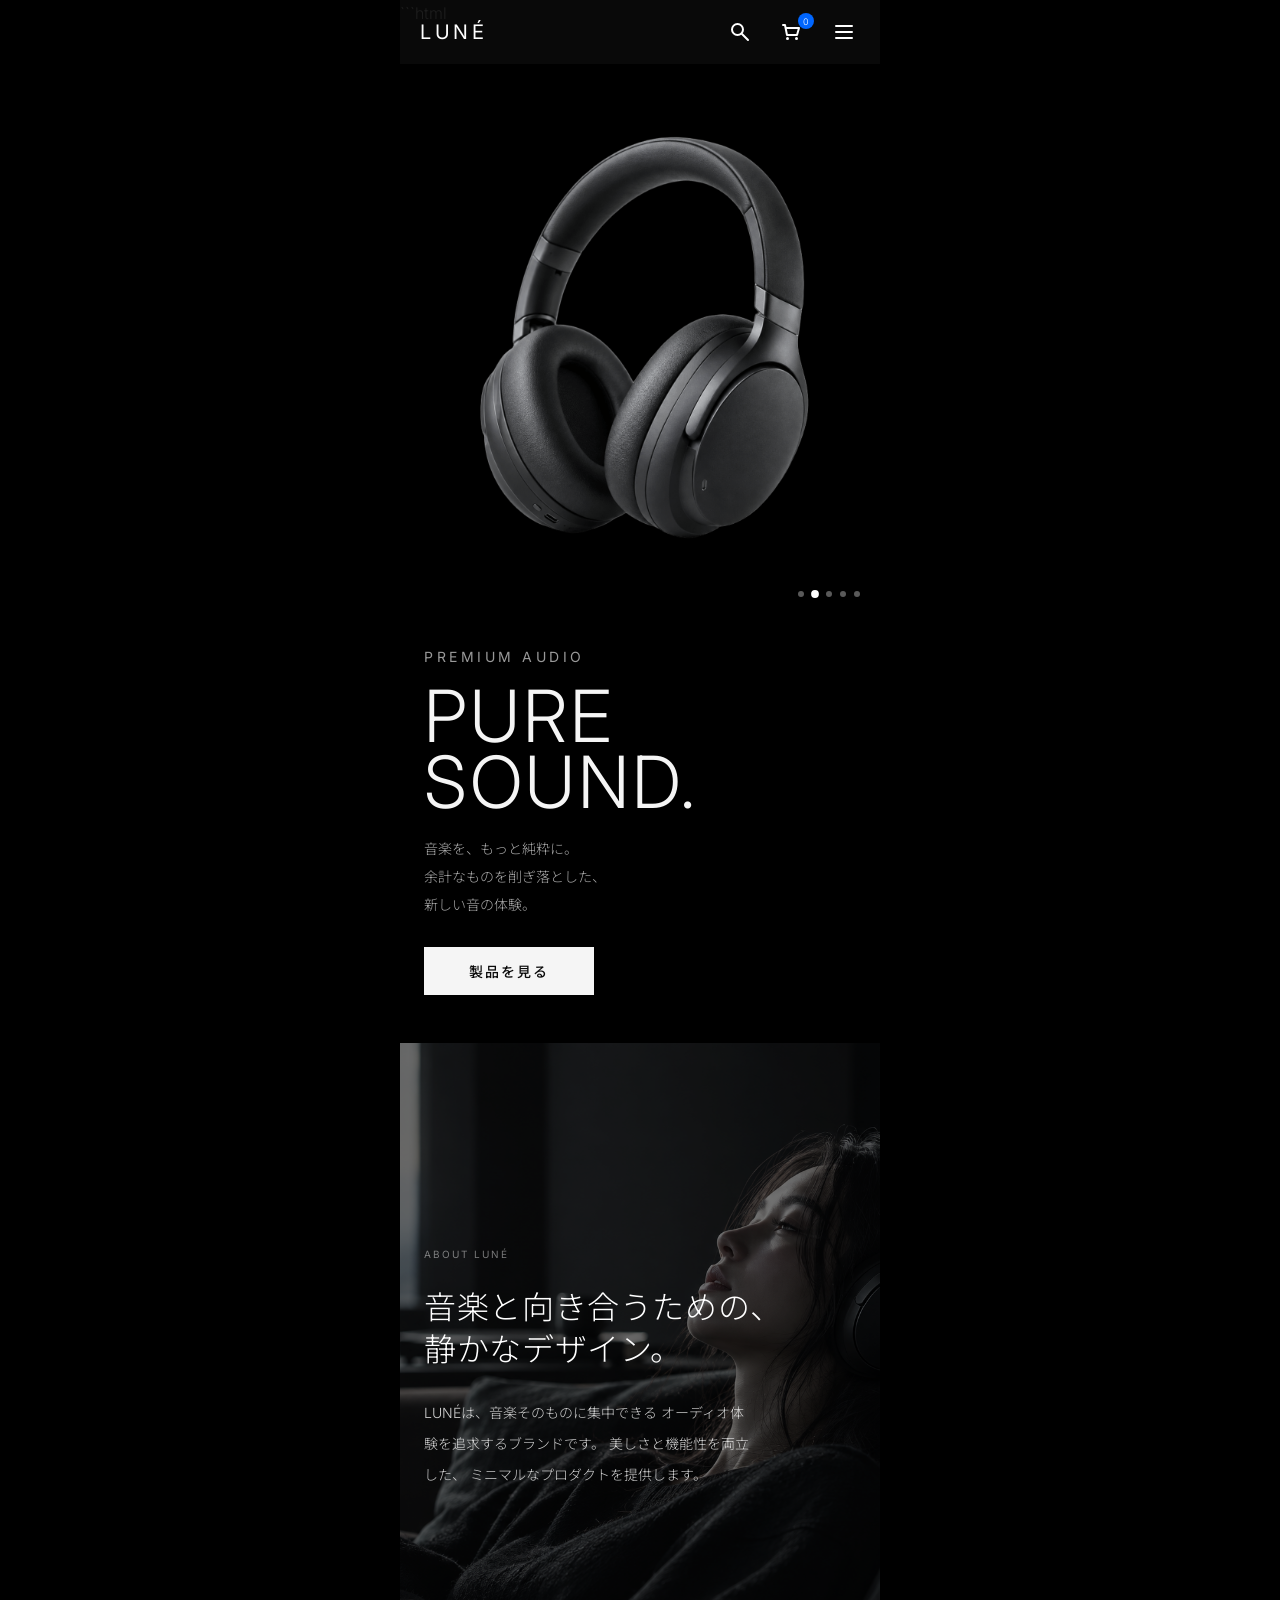
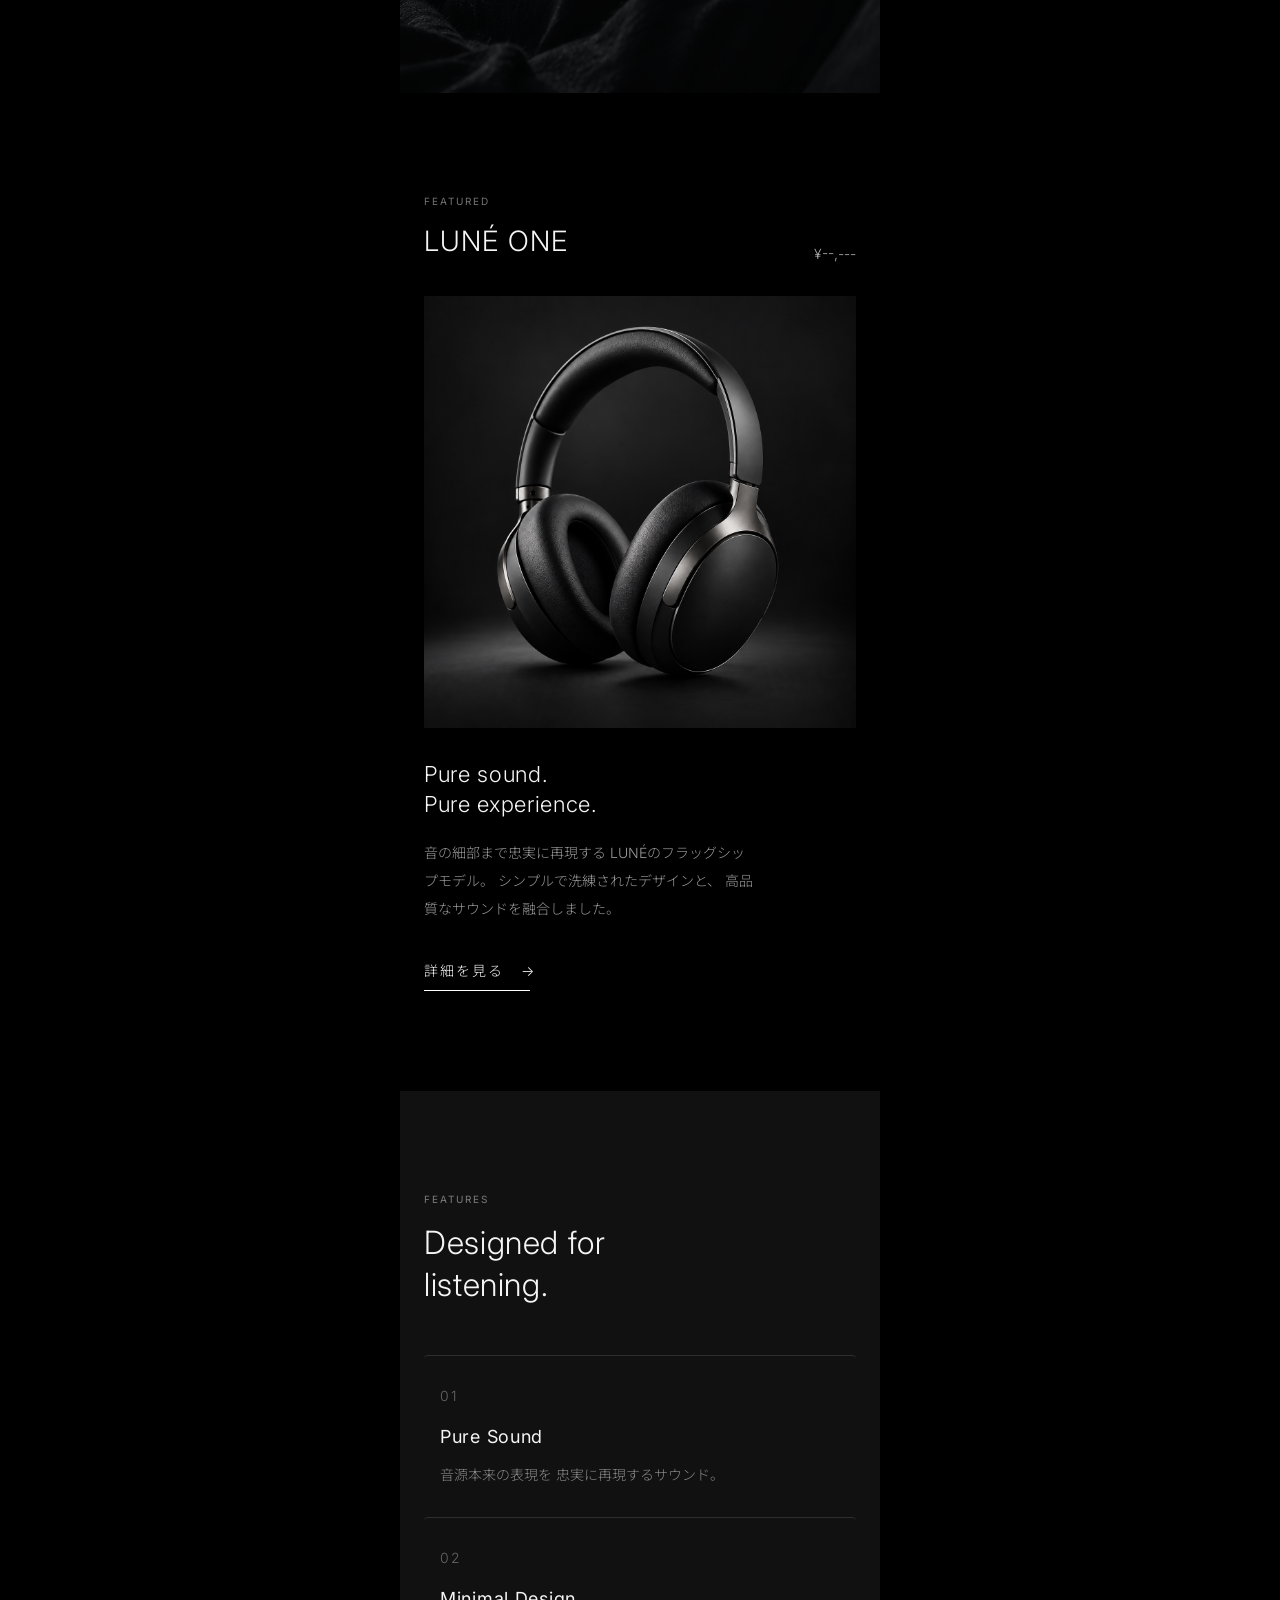
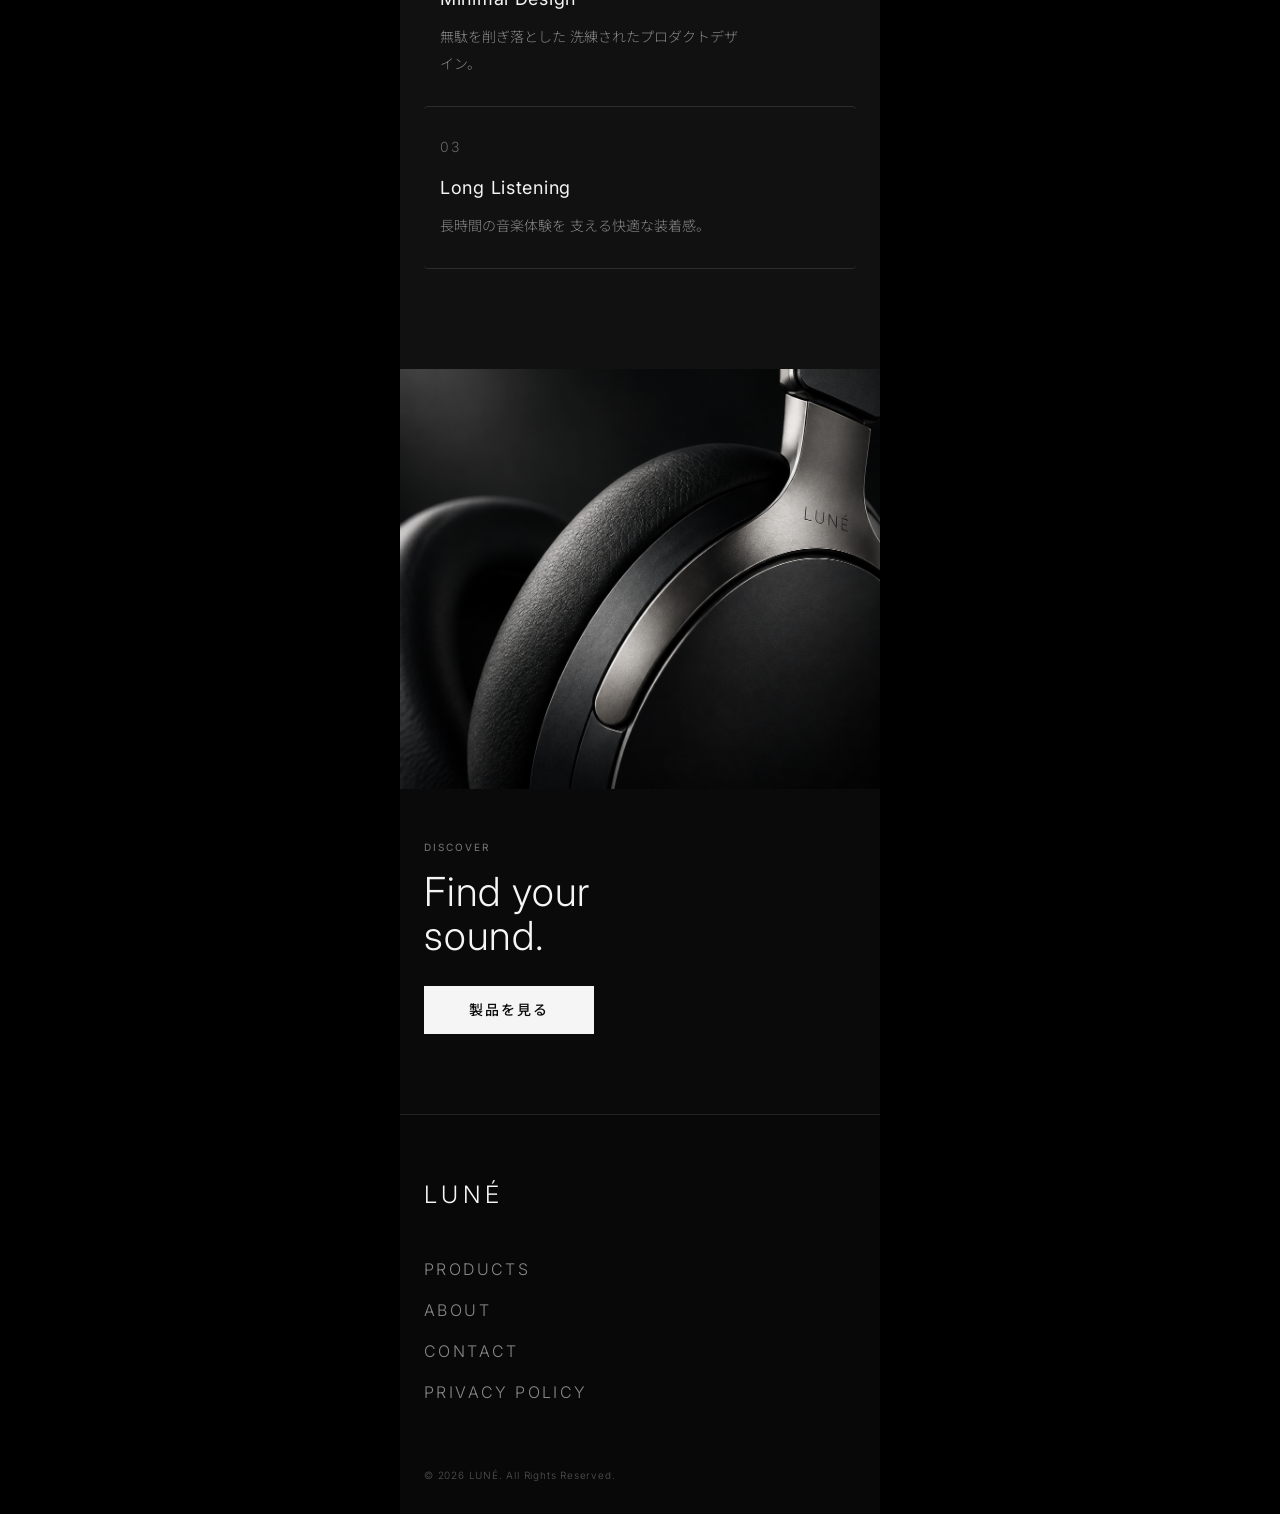
==== index.html @ 590f367b "Add files via upload" ====
```html
<!DOCTYPE html>
<html lang="ja">

<head>
  <meta charset="UTF-8">

  <!-- スマートフォン表示用 -->
  <meta name="viewport" content="width=device-width, initial-scale=1.0">

  <title>LUNÉ | Premium Headphones</title>

  <!-- Google Fonts -->
  <link rel="preconnect" href="https://fonts.googleapis.com">
  <link rel="preconnect" href="https://fonts.gstatic.com" crossorigin>
  <link
    href="https://fonts.googleapis.com/css2?family=Inter:wght@300;400;500;600&family=Noto+Sans+JP:wght@300;400;500&display=swap"
    rel="stylesheet">

  <!-- CSS -->
  <link rel="stylesheet" href="style.css">
</head>

<body>

  <!-- =========================
         Header
    ========================== -->
  <header class="site-header">

    <!-- 左：ロゴ -->
    <a href="index.html" class="logo">
      LUNÉ
    </a>

    <!-- 右：3つのアイコン -->
    <div class="header-icons">

      <!-- 検索 -->
      <button class="header-icon" id="search-toggle" type="button" aria-label="検索">
        <svg class="humbleicons hi-search" xmlns="http://www.w3.org/2000/svg" width="24" height="24" fill="none"
          viewBox="0 0 24 24">
          <g stroke="currentColor" stroke-width="2">
            <path stroke-linecap="round" d="m20 20-6-6" />
            <path d="M15 9.5a5.5 5.5 0 1 1-11 0 5.5 5.5 0 0 1 11 0Z" />
          </g>
        </svg>
      </button>

      <!-- カート -->
      <a href="cart.html" class="header-icon cart-icon" aria-label="カート">
        <svg class="humbleicons hi-cart" xmlns="http://www.w3.org/2000/svg" width="24" height="24" fill="none"
          viewBox="0 0 24 24">
          <circle cx="7.5" cy="18.5" r="1.5" fill="currentColor" />
          <circle cx="16.5" cy="18.5" r="1.5" fill="currentColor" />
          <path stroke="currentColor" stroke-linecap="round" stroke-linejoin="round" stroke-width="2"
            d="M3 5h2l.6 3m0 0L7 15h10l2-7H5.6z" />
        </svg>
        <span class="cart-count">0</span>
      </a>

      <!-- ハンバーガーメニュー -->
      <button class="header-icon" id="menu-toggle" type="button" aria-label="メニューを開く" aria-expanded="false">
        <svg class="humbleicons hi-bars" xmlns="http://www.w3.org/2000/svg" width="24" height="24" fill="none"
          viewBox="0 0 24 24">
          <path stroke="currentColor" stroke-linecap="round" stroke-linejoin="round" stroke-width="2"
            d="M4 6h16M4 12h16M4 18h16" />
        </svg>
      </button>

    </div>
  </header>

  <!-- =========================
        Nav Overlay Menu
    ========================== -->
  <div class="nav-overlay" id="nav-overlay" aria-hidden="true">
    <!-- 閉じるボタン -->
    <button class="nav-close" id="menu-close" type="button" aria-label="メニューを閉じる">
      <svg xmlns="http://www.w3.org/2000/svg" width="28" height="28" fill="none" viewBox="0 0 24 24"
        stroke="currentColor" stroke-width="1.5">
        <path stroke-linecap="round" stroke-linejoin="round" d="M6 18L18 6M6 6l12 12" />
      </svg>
    </button>

    <div class="nav-container">

      <!-- メニューリスト -->
      <ul class="nav-list">
        <li class="nav-item-wrap">
          <a href="products.html" class="nav-link">
            <span>PRODUCTS</span>
          </a>
        </li>
        <li class="nav-item-wrap">
          <a href="#" class="nav-link">
            <span>SPECIAL</span>
          </a>
        </li>
        <li class="nav-item-wrap">
          <a href="#" class="nav-link">ABOUT</a>
        </li>
        <li class="nav-item-wrap">
          <a href="#" class="nav-link">NEWS</a>
        </li>
        <li class="nav-item-wrap">
          <a href="#" class="nav-link">final LAB</a>
        </li>
        <li class="nav-item-wrap">
          <a href="#" class="nav-link">SUPPORT</a>
        </li>
        <li class="nav-item-wrap">
          <a href="#" class="nav-link">RECRUIT</a>
        </li>
      </ul>
    </div>
  </div>

  <main>

    <!-- =========================
             Hero
        ========================== -->
    <section class="hero">

      <div class="hero-image">
        <!-- カルーセル画像 5枚 -->
        <div class="carousel-slide active">
          <img src="img/hero-headphone-1.png" alt="LUNÉ Premium Headphone 1">
        </div>
        <div class="carousel-slide">
          <img src="img/hero-headphone-2.png" alt="LUNÉ Premium Headphone 2">
        </div>
        <div class="carousel-slide">
          <img src="img/hero-headphone-3.png" alt="LUNÉ Premium Headphone 3">
        </div>
        <div class="carousel-slide">
          <img src="img/hero-headphone-4.png" alt="LUNÉ Premium Headphone 4">
        </div>
        <div class="carousel-slide">
          <img src="img/hero-headphone-5.png" alt="LUNÉ Premium Headphone 5">
        </div>

        <!-- 右下のドットインジケーター（・・・・・） -->
        <div class="carousel-dots">
          <button class="dot active" type="button" aria-label="スライド1を表示"></button>
          <button class="dot" type="button" aria-label="スライド2を表示"></button>
          <button class="dot" type="button" aria-label="スライド3を表示"></button>
          <button class="dot" type="button" aria-label="スライド4を表示"></button>
          <button class="dot" type="button" aria-label="スライド5を表示"></button>
        </div>
      </div>

      <div class="hero-content">

        <p class="hero-label">
          PREMIUM AUDIO
        </p>

        <h1>
          PURE<br>
          SOUND.
        </h1>

        <p class="hero-description">
          音楽を、もっと純粋に。<br>
          余計なものを削ぎ落とした、<br>
          新しい音の体験。
        </p>

        <a href="product.html" class="primary-button">
          製品を見る
        </a>

      </div>

    </section>


    <!-- =========================
             Brand Introduction
        ========================== -->
    <section class="brand-section">

      <div class="brand-image">
        <img src="img/brand-lifestyle.png" alt="LUNÉのヘッドホンで音楽を楽しむ女性">
      </div>

      <!-- fade-in-up クラスを追加 -->
      <div class="brand-content fade-in-up">

        <p class="section-label">
          ABOUT LUNÉ
        </p>

        <h2>
          音楽と向き合うための、<br>
          静かなデザイン。
        </h2>

        <p class="section-text">
          LUNÉは、音楽そのものに集中できる
          オーディオ体験を追求するブランドです。
          美しさと機能性を両立した、
          ミニマルなプロダクトを提供します。
        </p>

      </div>

    </section>


    <!-- =========================
             Featured Product
        ========================== -->
    <section class="featured-section">

      <div class="section-heading">

        <div>
          <p class="section-label">
            FEATURED
          </p>

          <h2>
            LUNÉ ONE
          </h2>
        </div>

        <p class="product-price">
          ¥--,---
        </p>

      </div>


      <div class="featured-image">

        <img src="img/headphone-black.png" alt="LUNÉ ONE">

      </div>


      <div class="featured-content">

        <p class="product-copy">
          Pure sound.<br>
          Pure experience.
        </p>

        <p class="section-text">
          音の細部まで忠実に再現する
          LUNÉのフラッグシップモデル。
          シンプルで洗練されたデザインと、
          高品質なサウンドを融合しました。
        </p>

        <a href="product.html" class="text-link fade-in-up">
          詳細を見る
          <span>→</span>
        </a>

      </div>

    </section>


    <!-- =========================
             Features
        ========================== -->
    <section class="features-section">

      <p class="section-label">
        FEATURES
      </p>

      <h2>
        Designed for<br>
        listening.
      </h2>


      <div class="feature-list">

        <!-- 01 -->
        <article class="feature-item fade-in-up feature-card-invert">
          <span class="feature-number">
            01
          </span>
          <h3>
            Pure Sound
          </h3>
          <p>
            音源本来の表現を
            忠実に再現するサウンド。
          </p>
        </article>


        <!-- 02 -->
        <article class="feature-item fade-in-up delay-1 feature-card-invert">
          <span class="feature-number">
            02
          </span>
          <h3>
            Minimal Design
          </h3>
          <p>
            無駄を削ぎ落とした
            洗練されたプロダクトデザイン。
          </p>
        </article>


        <!-- 03 -->
        <article class="feature-item fade-in-up delay-2 feature-card-invert">
          <span class="feature-number">
            03
          </span>
          <h3>
            Long Listening
          </h3>
          <p>
            長時間の音楽体験を
            支える快適な装着感。
          </p>
        </article>

      </div>

    </section>


    <!-- =========================
             Product CTA
        ========================== -->
    <section class="product-cta">

      <div class="product-cta-image fade-in-up">
        <img src="img/headphone-detail.png" alt="LUNÉ headphone">
      </div>
      
      <div class="product-cta-content">
      
        <!-- 1. DISCOVER （最初に浮上） -->
        <p class="section-label fade-in-up">
          DISCOVER
        </p>
      
        <!-- 2. Find your sound. （0.6秒遅れて浮上） -->
        <h2 class="fade-in-up delay-1">
          Find your<br>
          sound.
        </h2>
      
        <!-- 3. VIEW PRODUCTS ボタン （1.2秒遅れて浮上） -->
        <div class="fade-in-up delay-2">
          <a href="products.html" class="primary-button">
            製品を見る
          </a>
        </div>
      
      </div>
      
      </section>

  </main>


  <!-- =========================
         Footer
    ========================== -->
  <footer class="footer">

    <div class="footer-logo">
      LUNÉ
    </div>

    <div class="footer-links">

      <a href="products.html">
        PRODUCTS
      </a>

      <a href="#">
        ABOUT
      </a>

      <a href="#">
        CONTACT
      </a>

      <a href="#">
        PRIVACY POLICY
      </a>

    </div>

    <p class="copyright">
      © 2026 LUNÉ. All Rights Reserved.
    </p>

  </footer>


  <!-- JavaScript -->
  <script src="script.js"></script>

</body>

</html>
---- style.css ----
/* ========================================
   Base
======================================== */

* {
  margin: 0;
  padding: 0;
  box-sizing: border-box;
}

html {
  scroll-behavior: smooth;
}

body {
  background-color: #0a0a0a;
  color: #f5f5f5;
  font-family:
    "Inter",
    "Noto Sans JP",
    sans-serif;
  font-weight: 300;
  line-height: 1.7;
}

img {
  display: block;
  width: 100%;
  height: auto;
}

a {
  color: inherit;
  text-decoration: none;
}

button {
  font: inherit;
}


/* ========================================
   Header
======================================== */

/* Header */
.site-header {
  position: fixed;
  top: 0;
  left: 0;
  width: 100%;
  height: 64px;
  padding: 0 20px;
  box-sizing: border-box;
  display: flex;
  align-items: center;
  justify-content: space-between;
  background: rgba(10, 10, 10, 0.92);
  z-index: 100;
}

/* Logo */
.logo {
  font-size: 20px;
  font-weight: 400;
  letter-spacing: 0.18em;
  color: #fff;
  text-decoration: none;
  flex-shrink: 0;
}

/* Right-side icons */
.header-icons {
  display: flex;
  align-items: center;
  gap: 20px;
}

/* Icon buttons and links */
.header-icon {
  position: relative;
  display: inline-flex;
  align-items: center;
  justify-content: center;
  width: 32px;
  height: 32px;
  padding: 0;
  border: none;
  background: transparent;
  color: #fff;
  cursor: pointer;
  text-decoration: none;
}

.header-icon svg {
  display: block;
  width: 24px;
  height: 24px;
}

/* Cart count */
.cart-count {
  position: absolute;
  top: -3px;
  right: -6px;
  display: inline-flex;
  width: 16px;
  height: 16px;
  align-items: center;
  justify-content: center;
  border-radius: 50%;
  background: #0066ff;
  color: #fff;
  font-size: 9px;
  line-height: 1;
  text-align: center;
  box-sizing: border-box;
}

/* ========================================
   Nav Overlay (Hamburger Menu)
======================================== */

.nav-overlay {
  position: fixed;
  top: 0;
  left: 0;
  width: 100%;
  height: 100vh;
  height: 100svh;
  background-color: #121212;
  z-index: 999;
  padding: 24px 20px 40px;
  overflow-y: auto;

  /* 開閉用アニメーション：画面右外側に配置 */
  opacity: 0;
  visibility: hidden;
  transform: translateX(100%);

  /* 1.4秒かける超ゆったり＆重厚・粘り気のある摩擦イージング */
  transition: transform 1.4s cubic-bezier(0.08, 0.85, 0.1, 1),
    opacity 1.0s ease-out,
    visibility 1.4s;
}

/* メニュー開時：右から左へスライドイン */
.nav-overlay.is-active {
  opacity: 1;
  visibility: visible;
  transform: translateX(0);
}

/* 右上閉じるボタン */
.nav-close {
  position: absolute;
  top: 20px;
  right: 20px;
  background: transparent;
  border: none;
  color: #fff;
  cursor: pointer;
  padding: 4px;
}

/* コンテナ */
.nav-container {
  max-width: 440px;
  margin: 48px auto 0;
}

/* リスト領域 */
.nav-list {
  list-style: none;
  padding: 0;
  margin: 0;
}

.nav-item-wrap {
  border-bottom: 1px solid rgba(255, 255, 255, 0.08);
}

.nav-list .nav-item-wrap:first-child {
  border-top: 1px solid rgba(255, 255, 255, 0.08);
}

.nav-link {
  display: flex;
  align-items: center;
  justify-content: space-between;
  padding: 18px 4px;
  color: #f0f0f0;
  font-family: "Inter", sans-serif;
  font-size: 16px;
  letter-spacing: 0.12em;
  text-decoration: none;
}

/* ----------------------------------------
   文字が左から右へ順に登場するアニメーション
---------------------------------------- */

.nav-overlay .nav-item-wrap {
  opacity: 0;
  transform: translateX(-40px);
  /* 文字の移動も重みをもたせてゆっくりに（1.0秒） */
  transition: opacity 1.0s cubic-bezier(0.08, 0.85, 0.1, 1),
    transform 1.0s cubic-bezier(0.08, 0.85, 0.1, 1);
}

/* メニューが開いたら順番にディレイ（遅延）をかける */
.nav-overlay.is-active .nav-item-wrap {
  opacity: 1;
  transform: translateX(0);
}

/* 全体のスライドに合わせて登場時間差もゆったり伸ばす */
.nav-overlay.is-active .nav-container>.nav-item-wrap {
  transition-delay: 0.35s;
}

.nav-overlay.is-active .nav-list .nav-item-wrap:nth-child(1) {
  transition-delay: 0.47s;
}

.nav-overlay.is-active .nav-list .nav-item-wrap:nth-child(2) {
  transition-delay: 0.59s;
}

.nav-overlay.is-active .nav-list .nav-item-wrap:nth-child(3) {
  transition-delay: 0.71s;
}

.nav-overlay.is-active .nav-list .nav-item-wrap:nth-child(4) {
  transition-delay: 0.83s;
}

.nav-overlay.is-active .nav-list .nav-item-wrap:nth-child(5) {
  transition-delay: 0.95s;
}

.nav-overlay.is-active .nav-list .nav-item-wrap:nth-child(6) {
  transition-delay: 1.07s;
}

.nav-overlay.is-active .nav-list .nav-item-wrap:nth-child(7) {
  transition-delay: 1.19s;
}

/* PCサイズ時（画面幅768px以上）対応 */
@media (min-width: 768px) {
  .nav-overlay {
    max-width: 480px;
    left: calc(50% - 240px);
    transform: translateX(100vw);
  }

  .nav-overlay.is-active {
    transform: translateX(0);
  }
}

/* ========================================
   Hero
======================================== */

.hero {
  min-height: 100svh;

  padding-top: 64px;

  display: flex;
  flex-direction: column;

  position: relative;
}


/* Hero Image */

.hero-image {
  width: 100%;
  height: 58svh;
  position: relative;
  /* 子要素の絶対配置基準 */
  overflow: hidden;
}

/* 各スライド */
.carousel-slide {
  position: absolute;
  inset: 0;
  width: 100%;
  height: 100%;
  opacity: 0;
  visibility: hidden;
  /* 1秒かけてふわっと切り替え */
  transition: opacity 1.0s ease-in-out, visibility 1.0s ease-in-out;
}

.carousel-slide.active {
  opacity: 1;
  visibility: visible;
}

.carousel-slide img {
  width: 100%;
  height: 100%;
  object-fit: contain;
}

/* 右下ドットインジケーター（・・・・・） */
.carousel-dots {
  position: absolute;
  bottom: 16px;
  right: 20px;
  z-index: 10;
  display: flex;
  align-items: center;
  gap: 8px;
}

/* ドットのスタイル */
.carousel-dots .dot {
  width: 6px;
  height: 6px;
  padding: 0;
  border: none;
  border-radius: 50%;
  background-color: rgba(255, 255, 255, 0.35);
  cursor: pointer;
  transition: background-color 0.4s ease, transform 0.4s ease;
}

/* アクティブ（現在表示中）のドット */
.carousel-dots .dot.active {
  background-color: #ffffff;
  transform: scale(1.3);
  /* 少し大きく強調 */
}


/* Hero Content */

.hero-content {
  padding: 32px 24px 48px;

  display: flex;
  flex-direction: column;
  align-items: flex-start;
}

.hero-label,
.section-label {
  margin-bottom: 14px;

  color: #999;

  font-size: 14px;
  font-weight: 400;

  letter-spacing: 0.25em;
}


.hero h1 {
  margin-bottom: 20px;

  font-size: clamp(52px, 16vw, 80px);
  font-weight: 300;
  line-height: 0.92;
  letter-spacing: 0.04em;
}


.hero-description {
  margin-bottom: 28px;

  color: #aaa;

  font-size: 14px;
  line-height: 2;
}


/* ========================================
   Buttons
======================================== */
.primary-button {
  position: relative;
  min-width: 170px;
  height: 48px;
  padding: 0 24px;

  display: inline-flex;
  align-items: center;
  justify-content: center;

  background-color: #f5f5f5;
  color: #0a0a0a;

  font-size: 14px;
  font-weight: 500;
  letter-spacing: 0.15em;
  text-decoration: none;

  overflow: hidden;
  z-index: 1;
  border: none;
  -webkit-tap-highlight-color: transparent;
  /* スマホタップ時の青/灰色枠を防止 */

  /* 文字色・スケール（沈み込み）の変化を滑らかに設定 */
  transition: color 1.1s cubic-bezier(0.05, 0.85, 0.1, 1),
    transform 0.15s cubic-bezier(0.2, 0.8, 0.2, 1);
}

/* 青色の背景層（スライド塗りつぶし） */
.primary-button::before {
  content: "";
  position: absolute;
  top: 0;
  left: 0;
  width: 100%;
  height: 100%;
  background-color: #0066ff;
  z-index: -1;
  transform: scaleX(0);
  transform-origin: left center;
  transition: transform 1.1s cubic-bezier(0.05, 0.85, 0.1, 1);
}

/* ホバー時・タップ時の青色スライド */
.primary-button:hover::before,
.primary-button:active::before {
  transform: scaleX(1);
}

.primary-button:hover,
.primary-button:active {
  color: #ffffff;
}

/* ----------------------------------------
   タップ（押し込み）瞬間の沈み込みアニメーション
---------------------------------------- */

.primary-button:active {
  transform: scale(0.95);
  /* 指で押した瞬間に全体がキュッと凹む */
}


/* ========================================
   Brand Section
======================================== */

.brand-section {
  position: relative;
  min-height: 650px;
  overflow: hidden;
  display: flex;
  align-items: center;
}

/* 写真 */

.brand-image {
  position: absolute;
  inset: 0;
  z-index: 0;
}

.brand-image img {
  width: 100%;
  height: 100%;
  object-fit: cover;
  display: block;
}


/* 写真を暗くする */

.brand-image::after {
  content: "";
  position: absolute;
  inset: 0;
  background: rgba(0, 0, 0, 0.55);
}


/* テキスト */

.brand-content {
  position: relative;
  z-index: 1;
  padding: 80px 24px;
  color: #fff;
  max-width: 420px;
}

.brand-content .section-label {
  margin-bottom: 24px;
}

.brand-content h2 {
  font-size: 30px;
  line-height: 1.6;
  font-weight: 400;
  margin-bottom: 28px;
}

.brand-content .section-text {
  font-size: 14px;
  line-height: 2.2;
  color: rgba(255, 255, 255, 0.8);
}

.brand-section h2,
.features-section h2,
.product-cta h2 {
  margin-bottom: 28px;

  font-size: 32px;
  font-weight: 300;
  line-height: 1.3;
  letter-spacing: 0.02em;
}

.section-text {
  max-width: 330px;

  color: #999;

  font-size: 14px;
  line-height: 2;
}


/* ========================================
   Featured Product
======================================== */

.featured-section {
  padding: 100px 24px;
}


/* Heading */

.section-heading {
  margin-bottom: 30px;

  display: flex;
  align-items: flex-end;
  justify-content: space-between;
}

.section-heading h2 {
  font-size: 28px;
  font-weight: 300;
  letter-spacing: 0.04em;
}

.section-heading .section-label {
  margin-bottom: 8px;
}

.product-price {
  font-size: 14px;
  color: #aaa;
}


/* Image */

.featured-image {
  margin-bottom: 32px;

  background-color: #151515;
}

.featured-image img {
  aspect-ratio: 1 / 1;
  object-fit: cover;
}


/* Content */

.featured-content {
  display: flex;
  flex-direction: column;
  align-items: flex-start;
}

.product-copy {
  margin-bottom: 20px;

  font-size: 22px;
  font-weight: 300;
  line-height: 1.35;
  letter-spacing: 0.03em;
}


/* Text Link */

.text-link {
  position: relative;
  margin-top: 28px;
  padding: 8px 0;
  /* スマホでタップしやすいよう上下領域を少し広げる */
  display: inline-flex;
  align-items: center;

  font-size: 14px;
  letter-spacing: 0.15em;
  color: #f5f5f5;
  text-decoration: none;
}

/* 矢印（<span>→</span>）のアニメーション設定 */
.text-link span {
  display: inline-block;
  margin-left: 10px;
  /* 0.9秒かける超滑らかな移動 */
  transition: transform 0.9s cubic-bezier(0.08, 0.85, 0.1, 1);
}

/* 下線（うっすらしたベース線） */
.text-link::after {
  content: "";
  position: absolute;
  bottom: 0;
  left: 0;
  width: 100%;
  height: 1px;
  background-color: rgba(255, 255, 255, 0.2);
}

/* 上に乗る光る白線（左から右へ伸びる） */
.text-link::before {
  content: "";
  position: absolute;
  bottom: 0;
  left: 0;
  width: 100%;
  height: 1px;
  background-color: #ffffff;
  transform: scaleX(0);
  transform-origin: left center;
  transition: transform 0.9s cubic-bezier(0.08, 0.85, 0.1, 1);
  z-index: 1;
}

/* ----------------------------------------
   演出1：スクロールして視界に入った時（is-visible）
---------------------------------------- */

/* 画面に入った瞬間、矢印が右へスーッと伸びる */
.text-link.is-visible span {
  transform: translateX(6px);
}

/* 画面に入った瞬間、下線が左から右へぬーっと描かれる */
.text-link.is-visible::before {
  transform: scaleX(1);
}

/* ----------------------------------------
   演出2：スマホで指でタップした瞬間（:active）
---------------------------------------- */

/* タップした時に矢印がさらに右へグッと動くフィードバック */
.text-link:active span {
  transform: translateX(12px);
  transition-duration: 0.2s;
  /* タップ時は素早く反応 */
}


/* ========================================
   Features
======================================== */

.features-section {
  padding: 100px 24px;

  background-color: #111;
}


.feature-list {
  margin-top: 50px;
}


.feature-item {
  padding: 28px 0;

  border-top: 1px solid #2d2d2d;
}


.feature-item:last-child {
  border-bottom: 1px solid #2d2d2d;
}


.feature-number {
  display: block;

  margin-bottom: 14px;

  color: #666;

  font-size: 14px;
  letter-spacing: 0.15em;
}


.feature-item h3 {
  margin-bottom: 10px;

  font-size: 18px;
  font-weight: 400;
  letter-spacing: 0.04em;
}


.feature-item p {
  max-width: 300px;

  color: #888;

  font-size: 14px;
  line-height: 1.9;
}

.fade-in-up {
  opacity: 0;
  transform: translateY(24px);
  will-change: opacity, transform;

  /* LUNÉブランド特有のゆったりとした強めのイージング */
  transition: opacity 2.2s cubic-bezier(0.08, 0.85, 0.1, 1),
    transform 2.2s cubic-bezier(0.08, 0.85, 0.1, 1);
}

.fade-in-up.is-visible {
  opacity: 1;
  transform: translateY(0);
}

/* 時間差（ディレイ）の設定 */
.fade-in-up.delay-1 {
  transition-delay: 0.15s;
}

.fade-in-up.delay-2 {
  transition-delay: 0.3s;
}

.fade-in-up.delay-3 {
  transition-delay: 0.45s;
}

/* ----------------------------------------
   カード色反転（左から右へのカラーシフト）
---------------------------------------- */

.feature-card-invert {
  position: relative;
  overflow: hidden;
  padding: 28px 16px;
  /* 反転領域が見やすいよう左右に少し余白 */
  border-radius: 4px;
  z-index: 1;
}

/* テキスト色の滑らかな移行（反転時に白へ） */
.feature-card-invert .feature-number,
.feature-card-invert h3,
.feature-card-invert p {
  position: relative;
  z-index: 2;
  transition: color 1.2s cubic-bezier(0.08, 0.85, 0.1, 1);
}

/* 左から右へ反転させる背景レイヤー */
.feature-card-invert::before {
  content: "";
  position: absolute;
  top: 0;
  left: 0;
  width: 100%;
  height: 100%;
  background-color: #1a1a1a;
  /* シックな反転背景色 */
  z-index: 1;
  transform: scaleX(0);
  transform-origin: left center;
  /* 左から右へ伸びる */

  /* 1.4秒かけて左から右に色が反転 */
  transition: transform 1.4s cubic-bezier(0.08, 0.85, 0.1, 1);
}

/* 読み終わった後（is-invertedが付与された時）に左から右へ塗りつぶし */
.feature-card-invert.is-inverted::before {
  transform: scaleX(1);
}

/* 色反転時のテキストカラー変更 */
.feature-card-invert.is-inverted .feature-number {
  color: #0066ff;
  /* 番号をアクセントの青に */
}

.feature-card-invert.is-inverted h3 {
  color: #ffffff;
  /* タイトルをくっきりした白に */
}

.feature-card-invert.is-inverted p {
  color: #cccccc;
  /* 説明文を明度の高いグレーに */
}

/* ========================================
   Product CTA
======================================== */

.product-cta {
  position: relative;

  min-height: 650px;

  background-color: #0a0a0a;
}


.product-cta-image {
  width: 100%;
    height: 420px;
    overflow: hidden;
    background-color: #0a0a0a;
}


.product-cta-image img {
  width: 100%;
  height: 100%;
  object-fit: cover;
  transform: scale(1.25) translateY(20px);
  filter: brightness(0.7);
  will-change: transform, filter;

  /* 3.2秒かける重厚で迫力のある「ズーン」とした緩急イージング */
  transition: transform 3.2s cubic-bezier(0.05, 0.85, 0.1, 1),
    filter 2.5s cubic-bezier(0.05, 0.85, 0.1, 1);
}

/* 画面内にスクロールして入った瞬間（is-visible付与時） */
.product-cta-image.is-visible img {
  transform: scale(1) translateY(0);
  /* ズーンと元のサイズ・位置へおさまる */
  filter: brightness(1);
  /* 鮮やかにくっきり映し出す */
}

.product-cta-content {
  padding: 50px 24px 80px;
}


.product-cta h2 {
  font-size: 40px;
  line-height: 1.1;
}

.product-cta .fade-in-up {
  opacity: 0;
  transform: translateY(45px);
  /* 初期位置を少し深めの45px下に */

  /* 2.6秒かける超ゆったり＆粘り気のある極上の緩急 */
  transition: opacity 3s cubic-bezier(0.05, 0.85, 0.1, 1),
    transform 3s cubic-bezier(0.05, 0.85, 0.1, 1);
  will-change: opacity, transform;
}

/* 画面内に入って浮き上がる状態 */
.product-cta .fade-in-up.is-visible {
  opacity: 1;
  transform: translateY(0);
}

/* ----------------------------------------
   時間差（ディレイ）の間隔を広げる
---------------------------------------- */

/* 1. DISCOVER は即時（0秒） */

/* 2. Find your sound. （0.6秒後にゆっくり浮上開始） */
.product-cta .fade-in-up.delay-1 {
  transition-delay: 0.6s;
}

/* 3. 製品を見る ボタン （1.2秒後にゆっくり浮上開始） */
.product-cta .fade-in-up.delay-2 {
  transition-delay: 1.0s;
}


/* ========================================
   Footer
======================================== */

.footer {
  padding: 60px 24px 30px;

  border-top: 1px solid #222;

  background-color: #080808;
}


.footer-logo {
  margin-bottom: 40px;

  font-size: 24px;
  font-weight: 300;

  letter-spacing: 0.18em;
}


.footer-links {
  display: flex;
  flex-direction: column;

  gap: 14px;
}


.footer-links a {
  color: #888;

  font-size: 16px;

  letter-spacing: 0.15em;
}


.copyright {
  margin-top: 60px;

  color: #555;

  font-size: 10px;
  letter-spacing: 0.08em;
}


/* ========================================
   Tablet / PC
======================================== */

@media (min-width: 768px) {

  body {
    max-width: 480px;
    margin: 0 auto;

    background-color: #000;
  }

  .site-header {
    width: 480px;
    left: 50%;
    transform: translateX(-50%);
  }

  .hero h1 {
    font-size: 72px;
  }

}

/* ========================================
   Product Page
======================================== */


/* ========================================
   Product Hero
======================================== */

.product-hero {
  padding-top: 64px;
}


/* Product Image */

.product-hero-image {
  position: relative;
  overflow: hidden;
  display: flex;
  align-items: center;
  justify-content: center;
}

/* 商品画像の滑らかなスライド＆フェード切り替え */
.product-img {
  width: 100%;
  height: auto;
  object-fit: contain;
  transition: opacity 0.8s cubic-bezier(0.08, 0.85, 0.1, 1),
    transform 0.8s cubic-bezier(0.08, 0.85, 0.1, 1);
}

.product-img.switching {
  opacity: 0;
  transform: scale(0.96) translateY(10px);
}

/* ----------------------------------------
   カラー選択（ぬるっと動く外枠）
---------------------------------------- */

.color-options-wrapper {
  position: relative;
  display: inline-block;
  padding: 4px;
}

.color-options {
  display: flex;
  align-items: center;
  gap: 16px;
  position: relative;
  z-index: 2;
}

/* 各カラーボタン（枠線はリング側に任せるため消去） */
.color-button {
  width: 28px;
  height: 28px;
  border-radius: 50%;
  border: none !important;
  outline: none !important;
  cursor: pointer;
  position: relative;
  padding: 0;
  -webkit-tap-highlight-color: transparent;
  /* スマホタップ時の背景枠を消去 */

  /* タップ時のスケール（沈み込み）変化を速やかに設定 */
  transition: transform 0.12s cubic-bezier(0.2, 0.8, 0.2, 1);
}

/* ----------------------------------------
   タップ（押し込み）瞬間の沈み込みアニメーション
---------------------------------------- */

.color-button:active {
  transform: scale(0.85) !important;
  /* 指で押した瞬間にキュッと一瞬小さくなる */
}

.color-button.black {
  background-color: #222222;
  box-shadow: inset 0 0 0 1px rgba(255, 255, 255, 0.25);
}

.color-button.silver {
  background-color: #8e8e93;
}

.color-button.white {
  background-color: #f2f2f7;
}

/* ぬるっと移動する「白の外枠リング」 */
.color-active-ring {
  position: absolute;
  top: 0;
  left: 0;
  width: 36px;
  height: 36px;
  border-radius: 50%;
  /* 白い外枠（クッキリさせたい場合は #ffffff） */
  border: 1.5px solid #ffffff;
  z-index: 1;
  pointer-events: none;

  /* 0.9秒かける重厚でぬるっとした移動アニメーション */
  transition: transform 0.9s cubic-bezier(0.08, 0.85, 0.1, 1);
}

/* ----------------------------------------
   ADD TO CART ボタンアニメーション
---------------------------------------- */

.add-cart-button {
  position: relative;
  width: 100%;
  height: 54px;
  margin-top: 32px;

  display: flex;
  align-items: center;
  justify-content: center;

  background-color: #1a1a1a;
  color: #ffffff;
  border: none;
  font-size: 14px;
  letter-spacing: 0.18em;
  font-weight: 500;

  overflow: hidden;
  cursor: pointer;
  z-index: 1;
  -webkit-tap-highlight-color: transparent;
  /* スマホタップ時のグレー枠を消去 */

  /* 背景色・文字色と、タップ時の沈み込み（transform）の移行設定 */
  transition: color 1.1s cubic-bezier(0.05, 0.85, 0.1, 1),
    transform 0.15s cubic-bezier(0.2, 0.8, 0.2, 1);
}

/* 青背景スライド（ hover / active 共通 ） */
.add-cart-button::before {
  content: "";
  position: absolute;
  top: 0;
  left: 0;
  width: 100%;
  height: 100%;
  background-color: #0066ff;
  z-index: -1;
  transform: scaleX(0);
  transform-origin: left center;
  transition: transform 1.1s cubic-bezier(0.05, 0.85, 0.1, 1);
}

.add-cart-button:hover::before,
.add-cart-button:active::before {
  transform: scaleX(1);
}

/* ----------------------------------------
   タップ（押し込み）瞬間の沈み込みアニメーション
---------------------------------------- */

.add-cart-button:active {
  transform: scale(0.96) !important;
  /* 押し込んだ瞬間にキュッと沈み込む */
}

/* ----------------------------------------
   カートへ飛ぶ光る粒（フライングボール）
---------------------------------------- */

.flying-ball {
  position: fixed;
  width: 16px;
  height: 16px;
  background-color: #0066ff;
  border-radius: 50%;
  z-index: 9999;
  pointer-events: none;
  box-shadow: 0 0 12px rgba(0, 102, 255, 0.8);
  /* 飛んでいくアニメーション */
  transition: transform 0.9s cubic-bezier(0.12, 0.78, 0.28, 1),
    opacity 0.9s ease,
    scale 0.9s ease;
}

/* Product Information */

.product-hero-info {
  padding: 40px 24px 70px;
}


.product-hero-info h1 {
  margin-bottom: 10px;

  font-size: 38px;
  font-weight: 300;

  line-height: 1.1;
  letter-spacing: 0.04em;
}


.product-hero-price {
  margin-bottom: 28px;

  color: #aaa;

  font-size: 14px;
}


.product-hero-description {
  max-width: 320px;

  margin-bottom: 40px;

  color: #999;

  font-size: 12px;
  line-height: 2;
}


/* ========================================
   Product Option
======================================== */

.product-option {
  margin-bottom: 30px;
}


.option-label {
  margin-bottom: 12px;

  color: #777;

  font-size: 14px;

  letter-spacing: 0.15em;
}


.color-options {
  display: flex;

  gap: 12px;
}


.color-button {
  width: 30px;
  height: 30px;

  border-radius: 50%;

  border: 1px solid #444;

  cursor: pointer;
}


.color-button.active {
  outline: 1px solid #f5f5f5;
  outline-offset: 4px;
}


.color-button.black {
  background-color: #111;
}


.color-button.silver {
  background-color: #999;
}


.color-button.white {
  background-color: #eee;
}


/* ========================================
   Add Cart Button
======================================== */

.add-cart-button {
  width: 100%;
  height: 54px;

  border: none;

  background-color: #f5f5f5;

  color: #0a0a0a;

  font-size: 14px;
  font-weight: 500;

  letter-spacing: 0.18em;

  cursor: pointer;
}


/* ========================================
   Purchase Information
======================================== */

.purchase-information {
  margin-top: 25px;

  border-top: 1px solid #292929;
}


.purchase-information-item {
  padding: 16px 0;

  display: flex;

  justify-content: space-between;

  gap: 20px;

  border-bottom: 1px solid #292929;
}


.purchase-information-item span {
  color: #666;

  font-size: 14px;

  letter-spacing: 0.12em;
}


.purchase-information-item p {
  color: #888;

  font-size: 14px;

  text-align: right;
}


/* ========================================
   Product Story
======================================== */

.product-story {
  padding: 100px 24px;

  background-color: #111;
}


.product-story h2 {
  margin-bottom: 30px;

  font-size: 36px;
  font-weight: 300;

  line-height: 1.15;

  letter-spacing: 0.02em;
}


/* ========================================
   Large Image
======================================== */

.product-large-image {
  width: 100%;

  background-color: #151515;
}


.product-large-image img {
  width: 100%;

  aspect-ratio: 4 / 5;

  object-fit: cover;
}


/* ========================================
   Product Features
======================================== */

.product-features {
  padding: 100px 24px;
}


.product-feature {
  margin-top: 60px;
}


.feature-image {
  margin-bottom: 24px;

  overflow: hidden;

  background-color: #151515;
}


.feature-image img {
  width: 100%;

  aspect-ratio: 1 / 1;

  object-fit: cover;
}


.feature-content>span {
  display: block;

  margin-bottom: 12px;

  color: #666;

  font-size: 14px;

  letter-spacing: 0.15em;
}


.feature-content h2 {
  margin-bottom: 14px;

  font-size: 24px;

  font-weight: 300;

  letter-spacing: 0.03em;
}


.feature-content p {
  max-width: 320px;

  color: #888;

  font-size: 14px;

  line-height: 2;
}


/* ========================================
   Specifications
======================================== */

.spec-section {
  padding: 100px 24px;

  background-color: #111;
}


.spec-section h2 {
  margin-bottom: 40px;

  font-size: 32px;

  font-weight: 300;
}


.spec-list {
  border-top: 1px solid #2c2c2c;
}


.spec-item {
  padding: 18px 0;

  display: flex;

  justify-content: space-between;

  gap: 20px;

  border-bottom: 1px solid #2c2c2c;
}


.spec-item span {
  color: #666;

  font-size: 14px;
}


.spec-item p {
  max-width: 190px;

  color: #aaa;

  font-size: 14px;

  text-align: right;
}


/* ========================================
   Final Purchase
======================================== */

.product-final {
  padding: 110px 24px;
  display: flex;
  flex-direction: column;
  align-items: center;
  text-align: center;
  justify-content: center;
  text-align: center;
  padding: 60px 20px;
}


.product-final h2 {
  margin-bottom: 20px;

  font-size: 36px;

  font-weight: 300;

  line-height: 1.2;
}


.final-price {
  margin-bottom: 30px;

  color: #aaa;

  font-size: 14px;
}


.product-final .add-cart-button {
  max-width: 330px;
}

/* ======================================== Cart Page ======================================== */
/* ======================================== Cart Header ======================================== */
.cart-header {
  padding: 140px 24px 60px;
}

.cart-header h1 {
  font-size: 42px;
  font-weight: 300;
  line-height: 1.1;
  letter-spacing: 0.04em;
}

/* ======================================== Cart Section ======================================== */
.cart-section {
  padding: 0 24px 80px;
}

/* ======================================== Cart Item ======================================== */
.cart-item {
  padding: 20px 0;
  display: flex;
  align-items: flex-start;
  gap: 16px;
  /* ギャップを少し詰める */
  border-top: 1px solid #292929;
  width: 100%;
  box-sizing: border-box;
}

.cart-item:last-child {
  border-bottom: 1px solid #292929;
}

/* 画像エリア（横幅をしっかり固定して潰れないように） */
.cart-item img {
  width: 80px;
  /* スマホ用にコンパクトな固定幅へ調整 */
  height: 80px;
  object-fit: contain;
  background-color: #151515;
  border-radius: 4px;
  flex-shrink: 0;
  /* 画像が押しつぶされるのを防ぐ */
}

/* 情報エリア（残りの幅をすべて使用し、はみ出しを防ぐ） */
.cart-item-info {
  flex: 1;
  min-width: 0;
  /* flex要素内での文字・要素あふれ防止 */
  display: flex;
  flex-direction: column;
  gap: 8px;
}

.cart-item-info h3 {
  font-size: 15px;
  font-weight: 400;
  color: #ffffff;
  margin: 0;
  word-break: break-word;
  /* 長いテキストの改行 */
}

.cart-item-info p {
  font-size: 13px;
  color: #aaa;
  margin: 0;
}

/* 数量コントロールエリア */
.quantity-control {
  display: flex;
  align-items: center;
  gap: 12px;
  margin-top: 4px;
}

.quantity-button {
  width: 28px;
  height: 28px;
  border: 1px solid #333;
  background: transparent;
  color: #fff;
  font-size: 14px;
  display: flex;
  align-items: center;
  justify-content: center;
  cursor: pointer;
  border-radius: 2px;
  padding: 0;
  flex-shrink: 0;
  -webkit-tap-highlight-color: transparent;

  /* タップ時のなめらかな沈み込み設定 */
  transition: transform 0.1s cubic-bezier(0.2, 0.8, 0.2, 1),
    background-color 0.15s ease,
    border-color 0.15s ease;
}

/* 押し込んだ（タップした）瞬間 */
.quantity-button:active {
  transform: scale(0.88);
  /* ぐっと小さく凹む */
  background-color: rgba(255, 255, 255, 0.15);
  /* ほんのり明るく光る */
  border-color: #666;
}


/* 取消（REMOVE）ボタンのタップアニメーション */
.remove-button {
  align-self: flex-start;
  margin-top: 6px;
  padding: 2px 0;
  border: none;
  background: transparent;
  color: #666;
  font-size: 11px;
  letter-spacing: 0.1em;
  cursor: pointer;
  -webkit-tap-highlight-color: transparent;

  /* タップ時のフィードバック設定 */
  transition: transform 0.1s ease, color 0.2s ease;
}

/* 押し込んだ（タップした）瞬間 */
.remove-button:active {
  transform: scale(0.92);
  /* 軽やかに凹む */
  color: #ff4d4d;
  /* タップした瞬間に警告の赤色へ */
}



/* ======================================== Cart Summary ======================================== */
.cart-summary {
  margin-top: 50px;
}

.summary-row {
  padding: 15px 0;
  display: flex;
  justify-content: space-between;
  border-bottom: 1px solid #222;
  color: #777;
  font-size: 14px;
  letter-spacing: 0.05em;
}

.summary-total {
  padding: 22px 0;
  display: flex;
  justify-content: space-between;
  color: #f5f5f5;
  font-size: 14px;
  letter-spacing: 0.08em;
}

.checkout-button {
  width: 100%;
  height: 54px;
  margin-top: 24px;
  border: none;
  background-color: #ffd700;
  /* 高級感のあるイエロー */
  color: #0a0a0a;
  font-size: 14px;
  font-weight: 600;
  letter-spacing: 0.15em;
  cursor: pointer;
  border-radius: 2px;
  position: relative;
  overflow: hidden;

  /* タップ時の沈み込みアニメーション設定 */
  transition: transform 0.15s cubic-bezier(0.2, 0.8, 0.2, 1),
    background-color 0.2s ease,
    box-shadow 0.2s ease;
  box-shadow: 0 4px 15px rgba(255, 215, 0, 0.15);
  -webkit-tap-highlight-color: transparent;
}

/* タップ（押し込み）瞬間のアニメーション */
.checkout-button:active {
  transform: scale(0.96);
  /* 少し沈む */
  background-color: #e6c200;
  /* ほんの少し濃い黄色へ */
  box-shadow: 0 2px 8px rgba(255, 215, 0, 0.1);
}


/* ========================================
   Survey Modal Styles
======================================== */

.modal-overlay {
  position: fixed;
  inset: 0;
  background: rgba(0, 0, 0, 0.75);
  backdrop-filter: blur(8px);
  /* 背景ぼかし */
  -webkit-backdrop-filter: blur(8px);
  z-index: 1000;
  display: flex;
  align-items: center;
  justify-content: center;
  padding: 20px;

  /* アニメーション用 */
  opacity: 0;
  visibility: hidden;
  transition: opacity 0.4s cubic-bezier(0.08, 0.85, 0.1, 1),
    visibility 0.4s;
}

.modal-overlay.is-active {
  opacity: 1;
  visibility: visible;
}

.modal-content {
  position: relative;
  width: 100%;
  max-width: 380px;
  background: #141414;
  border: 1px solid rgba(255, 255, 255, 0.1);
  padding: 40px 28px 32px;
  text-align: center;
  border-radius: 4px;
  box-shadow: 0 20px 40px rgba(0, 0, 0, 0.5);

  /* ポップアップ時のスライド＆拡大アニメーション */
  transform: scale(0.92) translateY(10px);
  transition: transform 0.4s cubic-bezier(0.08, 0.85, 0.1, 1);
}

.modal-overlay.is-active .modal-content {
  transform: scale(1) translateY(0);
}

/* 閉じるボタン */
.modal-close {
  position: absolute;
  top: 16px;
  right: 16px;
  background: transparent;
  border: none;
  color: #888;
  cursor: pointer;
  padding: 4px;
  transition: color 0.2s ease;
}

.modal-close:hover {
  color: #fff;
}

.modal-label {
  font-size: 11px;
  letter-spacing: 0.2em;
  color: #888;
  margin-bottom: 12px;
}

.modal-title {
  font-size: 18px;
  font-weight: 400;
  color: #ffffff;
  margin-bottom: 12px;
  line-height: 1.4;
}

.modal-text {
  font-size: 13px;
  color: #aaa;
  line-height: 1.8;
  margin-bottom: 28px;
}

/* モーダル内のアンケートボタン */
.modal-survey-button {
  display: block;
  width: 100%;
  height: 48px;
  line-height: 48px;
  background: #ffffff;
  color: #0a0a0a;
  font-size: 13px;
  font-weight: 500;
  letter-spacing: 0.1em;
  text-decoration: none;
  border-radius: 2px;
  transition: background-color 0.2s ease, transform 0.15s ease;
}

.modal-survey-button:active {
  transform: scale(0.98);
  background-color: #e0e0e0;
}

/* ======================================== Cart Information ======================================== */
.cart-information {
  padding: 70px 24px;
  background-color: #111;
}

.cart-information-item {
  padding: 20px 0;
  border-top: 1px solid #292929;
}

.cart-information-item:last-child {
  border-bottom: 1px solid #292929;
}

.cart-information-item span {
  display: block;
  margin-bottom: 8px;
  color: #666;
  font-size: 14px;
  letter-spacing: 0.15em;
}

.cart-information-item p {
  color: #888;
  font-size: 10px;
  line-height: 1.8;
}

/* ==================================================
   PRODUCTS PAGE
================================================== */


/* ==============================
   Products Header
============================== */

.products-header {
  padding: 120px 24px 70px;
  text-align: center;
  background: #0a0a0a;
}

.products-header .section-label {
  margin-bottom: 20px;
}

.products-header h1 {
  margin: 0 0 24px;

  font-family: "Inter", sans-serif;
  font-size: 38px;
  font-weight: 300;
  letter-spacing: 0.12em;

  color: #ffffff;
}

.products-header .section-text {
  max-width: 320px;
  margin: 0 auto;

  font-size: 14px;
  line-height: 2;
  color: rgba(255, 255, 255, 0.65);
}


/* ==============================
   Product List
============================== */

.products-section {
  padding: 0 20px 100px;
  background: #0a0a0a;
}


.product-card {
  margin-bottom: 40px;
  -webkit-tap-highlight-color: transparent;
  /* スマホ特有の青い四角枠を消去 */
}

.product-card a {
  display: block;
  background: #121212;
  /* 薄い背景で押し込めるカード感を出す */
  border: 1px solid rgba(255, 255, 255, 0.08);
  border-radius: 8px;
  padding: 16px;
  text-decoration: none;
  color: inherit;

  /* タップした瞬間のレスポンス設定 */
  transition: transform 0.15s cubic-bezier(0.2, 0.8, 0.2, 1),
    background-color 0.15s ease,
    border-color 0.15s ease;
}

/* 右下の価格と矢印のレイアウト */
.product-info {
  display: flex;
  justify-content: space-between;
  align-items: flex-end;
  padding-top: 16px;
}

.product-card-right {
  display: flex;
  align-items: center;
  gap: 8px;
}

.card-arrow {
  font-size: 14px;
  color: #0066ff;
  /* ブランドカラーのアクセント青 */
  transition: transform 0.3s ease;
}

/* スマホで指を乗せた（タップした）瞬間の圧倒的な操作フィードバック */
.product-card a:active {
  transform: scale(0.96) !important;
  background-color: #1a1a1a;
  border-color: rgba(0, 102, 255, 0.4);
  /* 押した瞬間に枠が青く発光 */
}

.product-card a:active .card-arrow {
  transform: translateX(4px);
  /* 矢印が右へ動く */
}

/* 画像エリアの微妙なスケールフィードバック（オプション） */
.product-image {
  width: 100%;
  aspect-ratio: 1 / 1;
  overflow: hidden;
  background: #151515;
  border-radius: 4px;
}

.product-image img {
  width: 100%;
  height: 100%;
  display: block;
  object-fit: cover;
  transition: transform 0.8s cubic-bezier(0.08, 0.85, 0.1, 1);
}

.product-card a:hover .product-image img {
  transform: scale(1.03);
  /* PCホバー時に写真がじんわり拡大 */
}

/* ==============================
   Product Image
============================== */

.product-image {
  width: 100%;
  aspect-ratio: 1 / 1;

  overflow: hidden;

  background: #151515;
}

.product-image img {
  width: 100%;
  height: 100%;

  display: block;

  object-fit: cover;
}


/* ==============================
   Product Information
============================== */

.product-info {
  display: flex;
  justify-content: space-between;
  align-items: flex-start;

  gap: 20px;

  padding-top: 20px;
}


/* 商品名 */

.product-info h2 {
  margin: 0 0 8px;

  font-family: "Inter", sans-serif;
  font-size: 20px;
  font-weight: 400;
  letter-spacing: 0.08em;

  color: #ffffff;
}


/* 商品の簡単な説明 */

.product-info p {
  margin: 0;

  font-size: 14px;
  line-height: 1.7;

  color: rgba(255, 255, 255, 0.55);
}


/* ==============================
   Product Price
============================== */

.product-info .product-card-price {
  flex-shrink: 0;

  padding-top: 2px;

  font-family: "Inter", sans-serif;
  font-size: 14px;
  font-weight: 400;
  letter-spacing: 0.04em;

  color: #ffffff;
}


/* ==============================
   Collection Information
============================== */

.products-information {
  padding: 100px 24px;

  text-align: center;

  background: #111111;

  border-top: 1px solid rgba(255, 255, 255, 0.08);
  border-bottom: 1px solid rgba(255, 255, 255, 0.08);
}

.products-information .section-label {
  margin-bottom: 24px;
}

.products-information h2 {
  margin: 0 0 24px;

  font-family: "Inter", sans-serif;
  font-size: 28px;
  font-weight: 300;
  letter-spacing: 0.08em;

  color: #ffffff;
}

.products-information .section-text {
  max-width: 320px;
  margin: 0 auto;

  font-size: 14px;
  line-height: 2;

  color: rgba(255, 255, 255, 0.6);
}


/* ==============================
   Section Label
============================== */

.section-label {
  font-family: "Inter", sans-serif;

  font-size: 10px;
  font-weight: 400;

  letter-spacing: 0.2em;

  color: rgba(255, 255, 255, 0.45);
}


/* ==============================
   Mobile
============================== */

@media (max-width: 480px) {

  .products-header {
    padding-top: 110px;
    padding-bottom: 60px;
  }

  .products-header h1 {
    font-size: 34px;
  }

  .products-section {
    padding-left: 18px;
    padding-right: 18px;
  }

  .product-card {
    margin-bottom: 60px;
  }

  .product-info h2 {
    font-size: 18px;
  }

  .product-info p {
    font-size: 14px;
  }

  .product-info .product-card-price {
    font-size: 14px;
  }

  .products-information {
    padding: 80px 24px;
  }

}
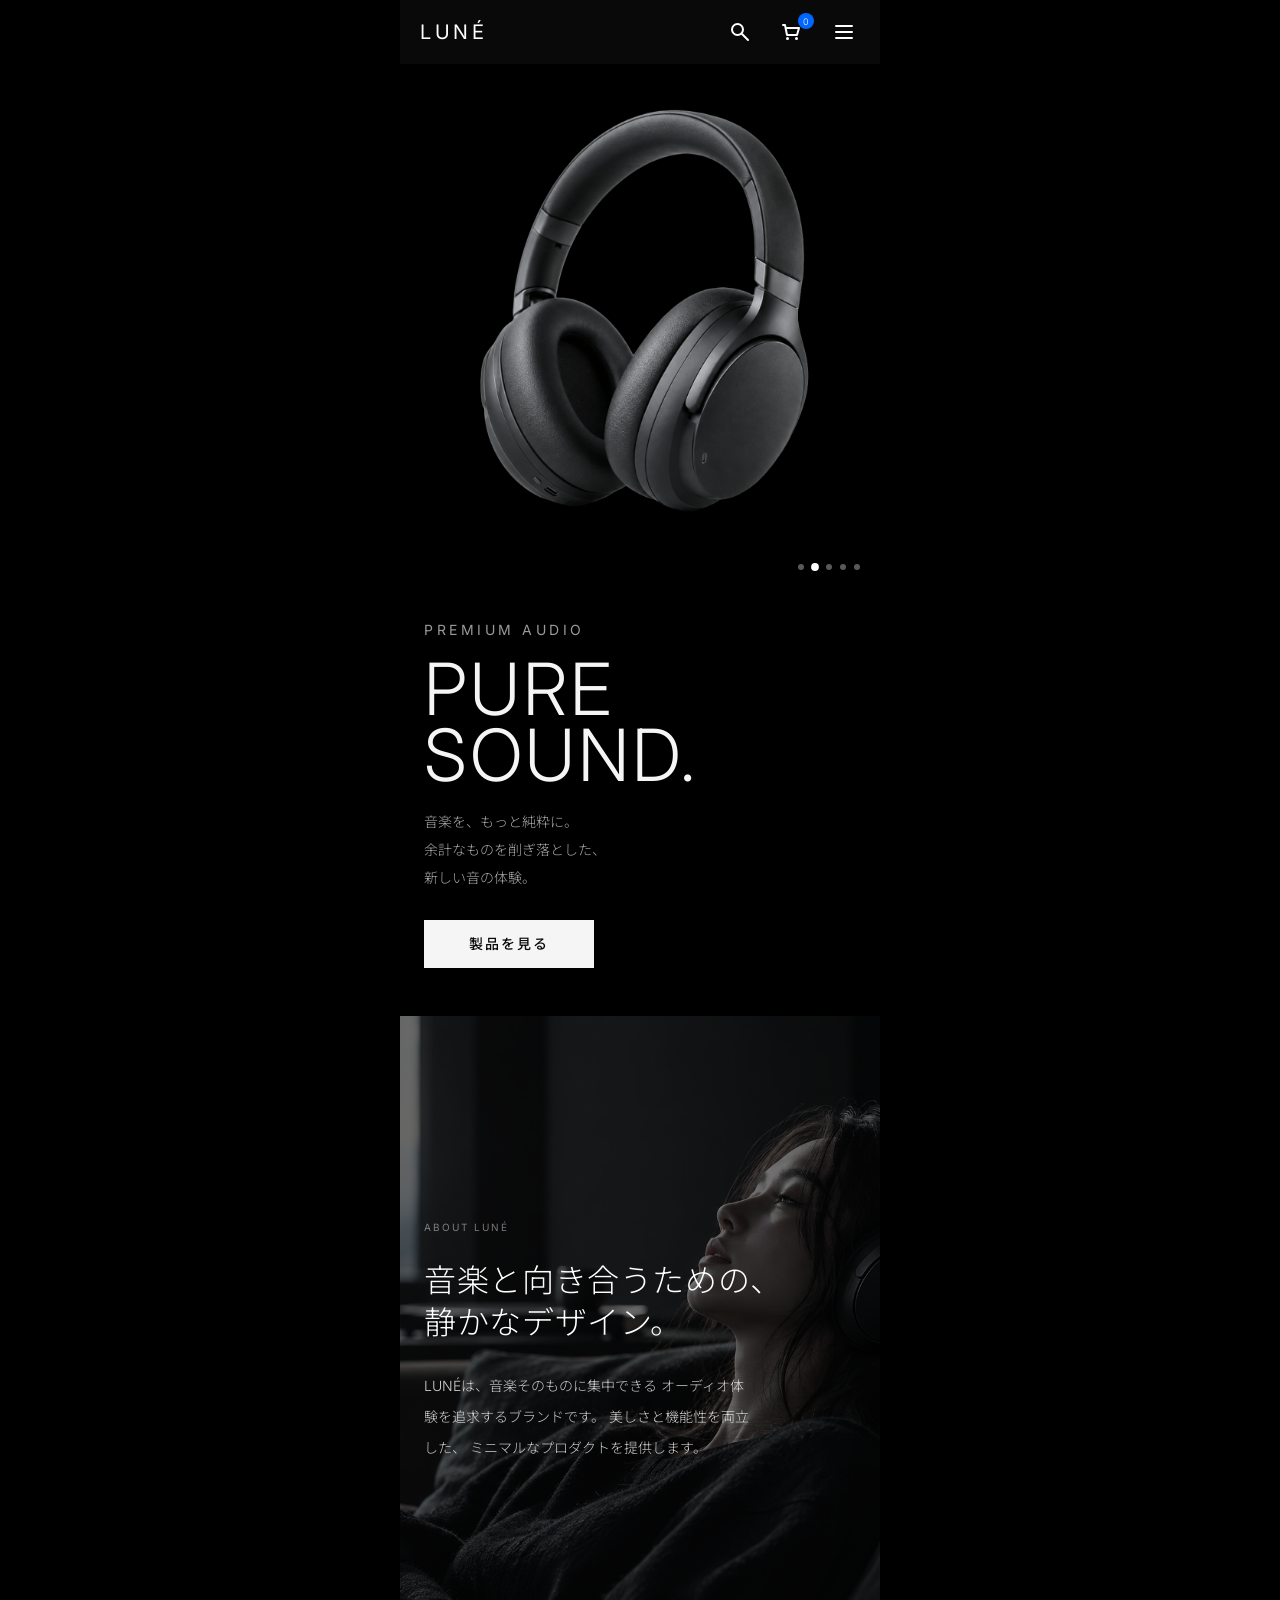
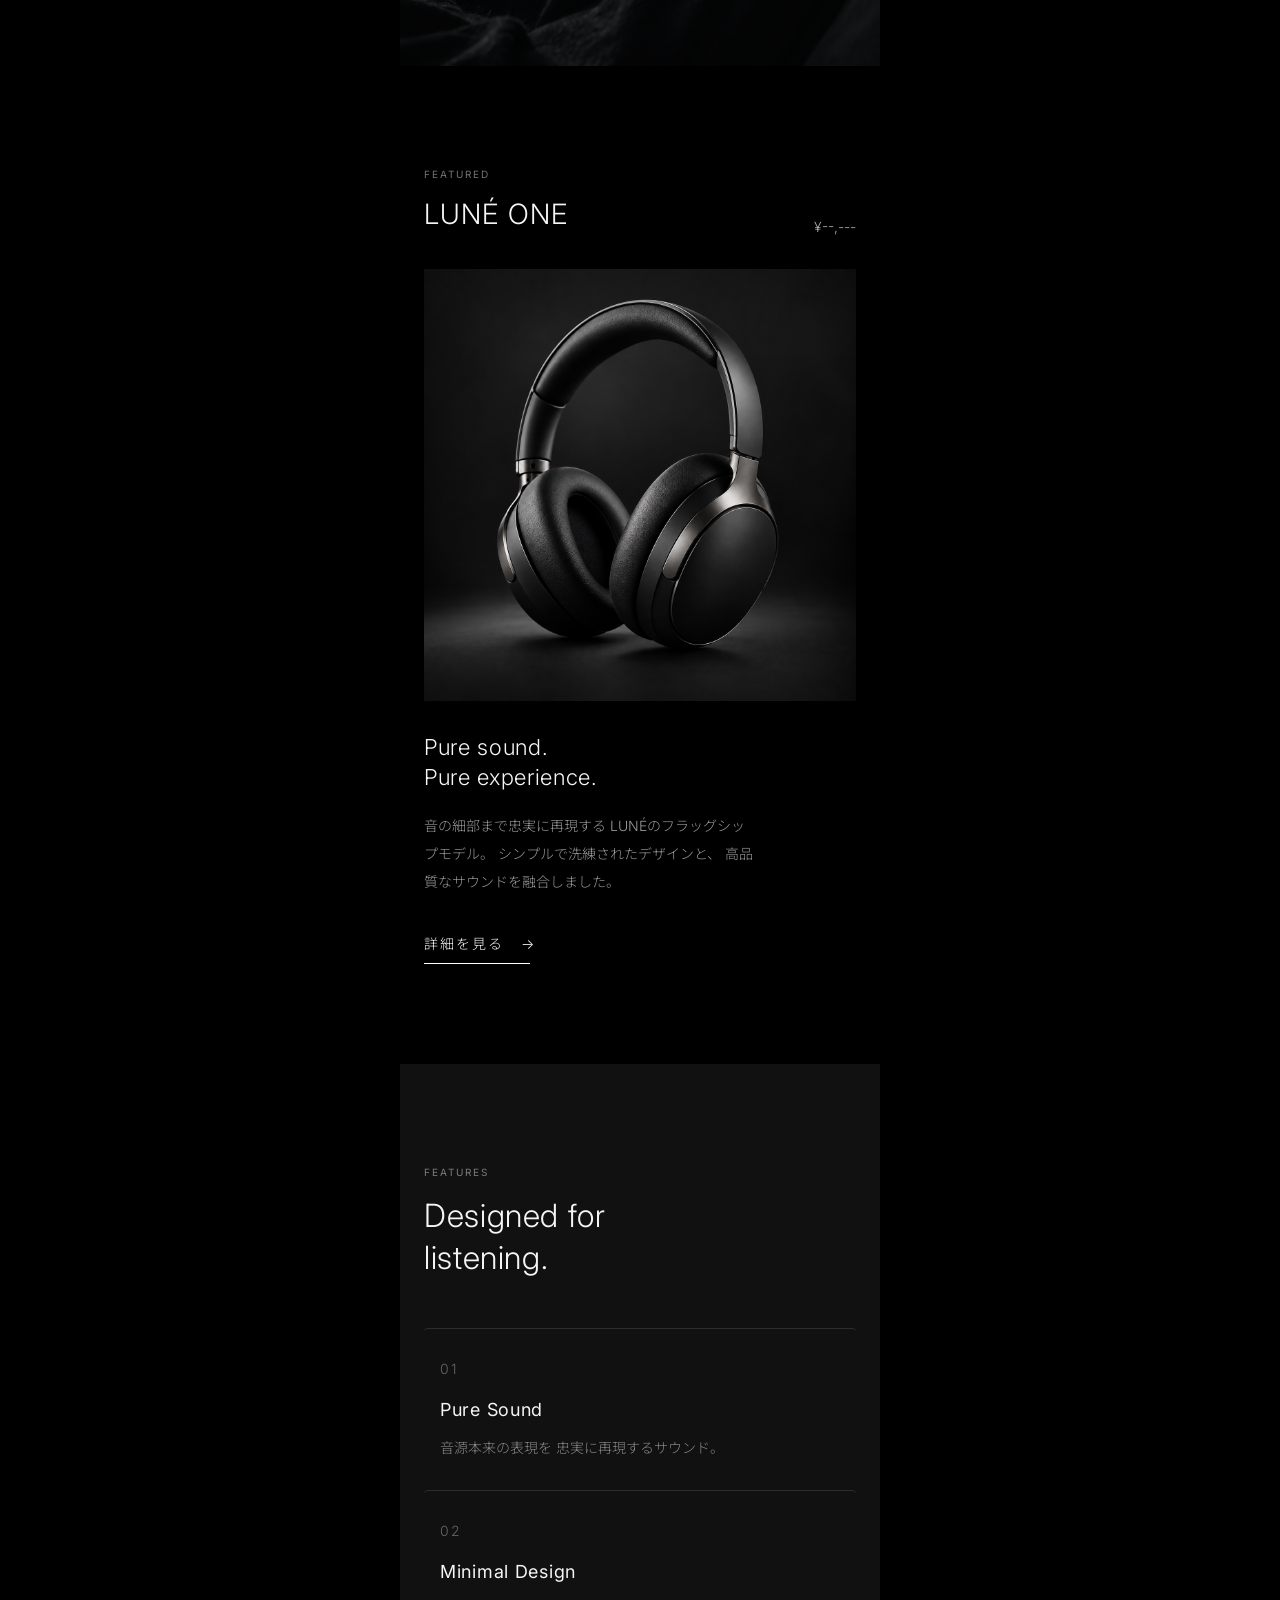
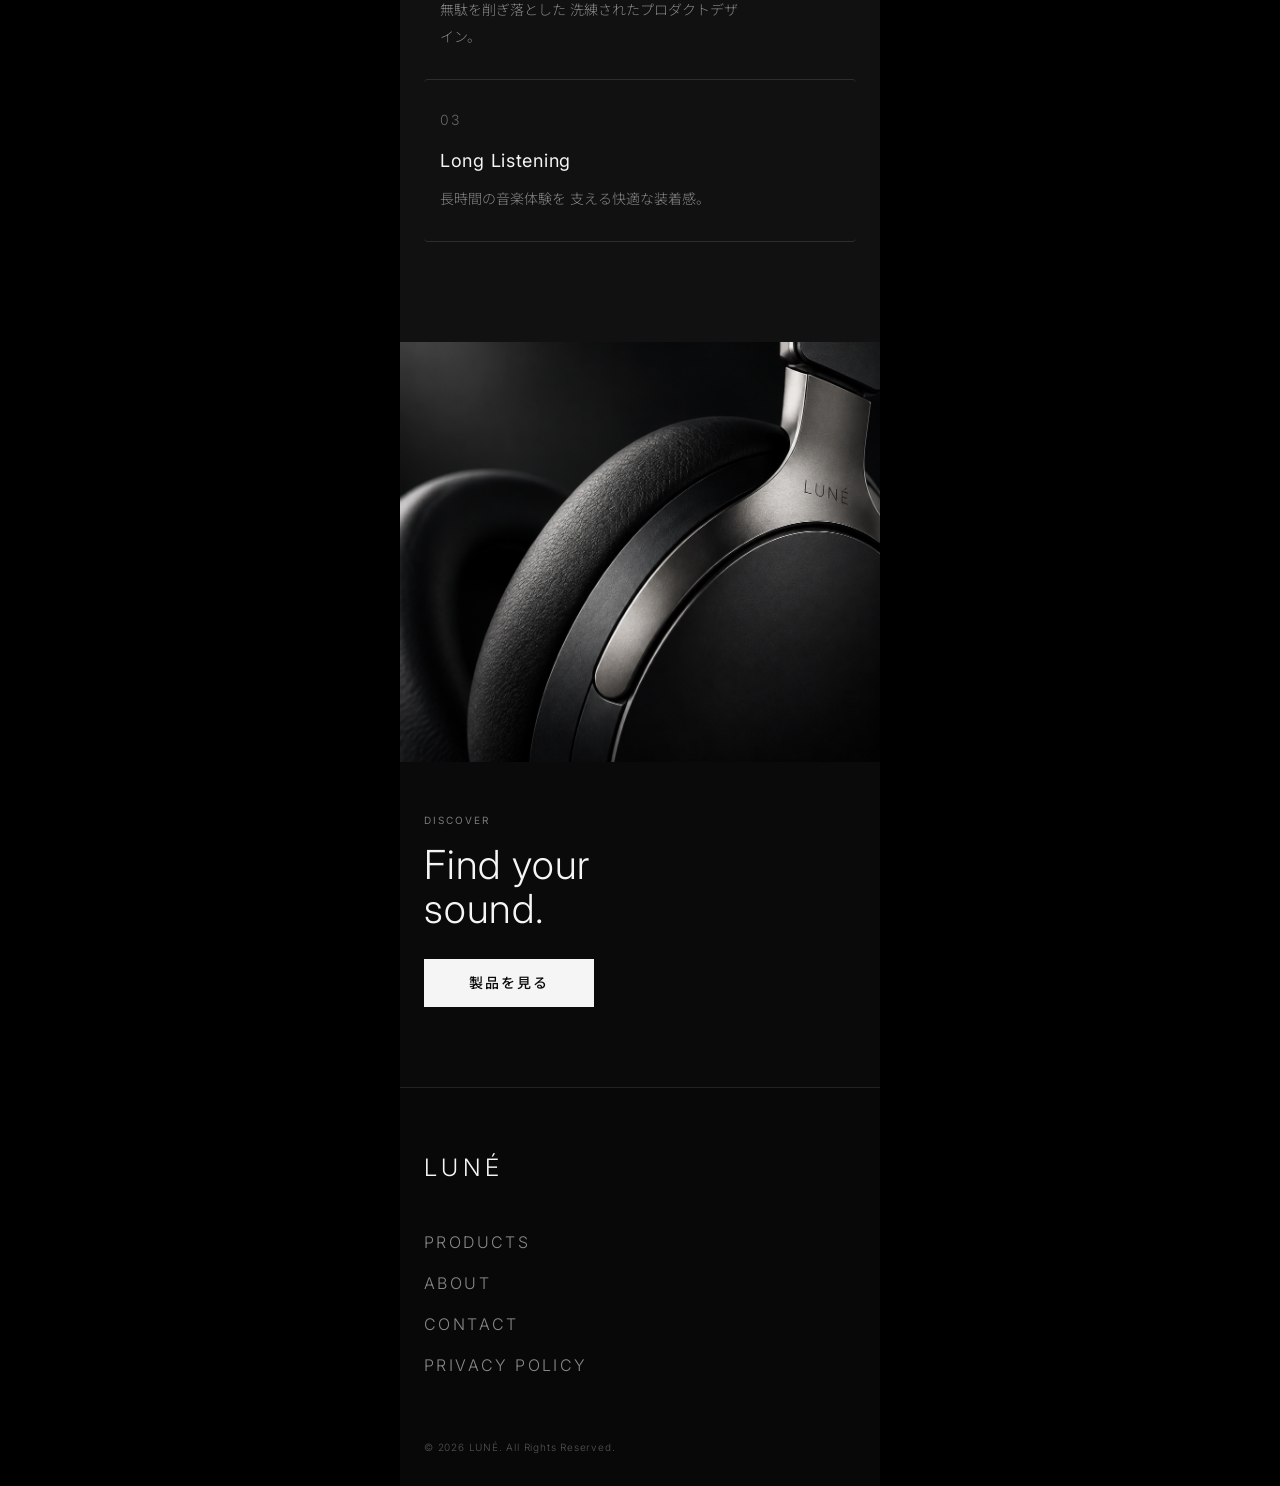
==== commit 90a65727: "Update index.html" ====
--- a/index.html
+++ b/index.html
@@ -1,4 +1,3 @@
-```html
 <!DOCTYPE html>
 <html lang="ja">
 
@@ -104,7 +103,7 @@
           <a href="#" class="nav-link">NEWS</a>
         </li>
         <li class="nav-item-wrap">
-          <a href="#" class="nav-link">final LAB</a>
+          <a href="#" class="nav-link">LUNÉ LAB</a>
         </li>
         <li class="nav-item-wrap">
           <a href="#" class="nav-link">SUPPORT</a>
@@ -408,4 +407,4 @@
 
 </body>
 
-</html>+</html>
--- a/style.css
+++ b/style.css
@@ -1754,17 +1754,15 @@
 .modal-overlay {
   position: fixed;
   inset: 0;
+  /* top: 0, right: 0, bottom: 0, left: 0 と同じ */
   background: rgba(0, 0, 0, 0.75);
   backdrop-filter: blur(8px);
-  /* 背景ぼかし */
   -webkit-backdrop-filter: blur(8px);
   z-index: 1000;
   display: flex;
   align-items: center;
   justify-content: center;
   padding: 20px;
-
-  /* アニメーション用 */
   opacity: 0;
   visibility: hidden;
   transition: opacity 0.4s cubic-bezier(0.08, 0.85, 0.1, 1),
@@ -1780,14 +1778,14 @@
   position: relative;
   width: 100%;
   max-width: 380px;
+  margin: auto;
+  /* 余白を自動調整 */
   background: #141414;
   border: 1px solid rgba(255, 255, 255, 0.1);
   padding: 40px 28px 32px;
   text-align: center;
   border-radius: 4px;
   box-shadow: 0 20px 40px rgba(0, 0, 0, 0.5);
-
-  /* ポップアップ時のスライド＆拡大アニメーション */
   transform: scale(0.92) translateY(10px);
   transition: transform 0.4s cubic-bezier(0.08, 0.85, 0.1, 1);
 }
@@ -1796,7 +1794,6 @@
   transform: scale(1) translateY(0);
 }
 
-/* 閉じるボタン */
 .modal-close {
   position: absolute;
   top: 16px;
@@ -1835,7 +1832,6 @@
   margin-bottom: 28px;
 }
 
-/* モーダル内のアンケートボタン */
 .modal-survey-button {
   display: block;
   width: 100%;
@@ -1848,12 +1844,12 @@
   letter-spacing: 0.1em;
   text-decoration: none;
   border-radius: 2px;
-  transition: background-color 0.2s ease, transform 0.15s ease;
+  transition: none;
 }
 
 .modal-survey-button:active {
-  transform: scale(0.98);
-  background-color: #e0e0e0;
+  transform: none;
+  background-color: #ffffff;
 }
 
 /* ======================================== Cart Information ======================================== */
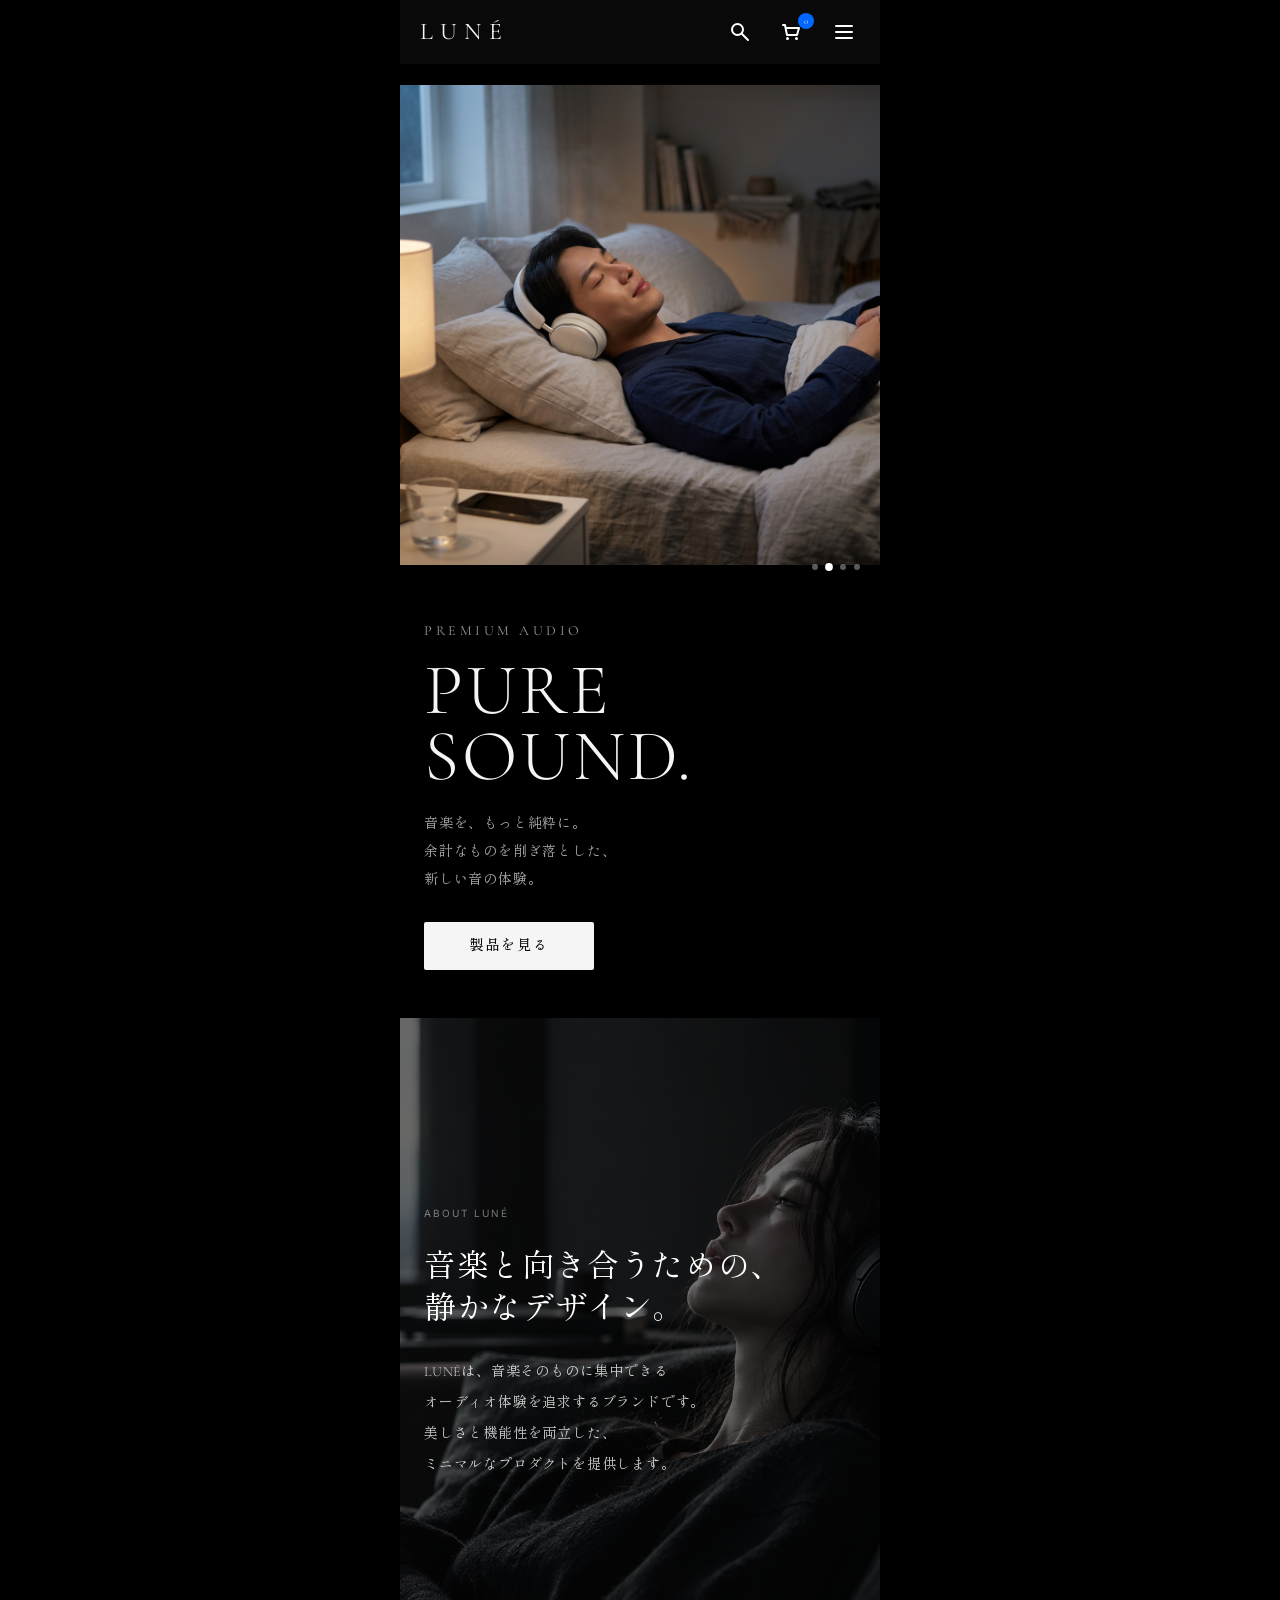
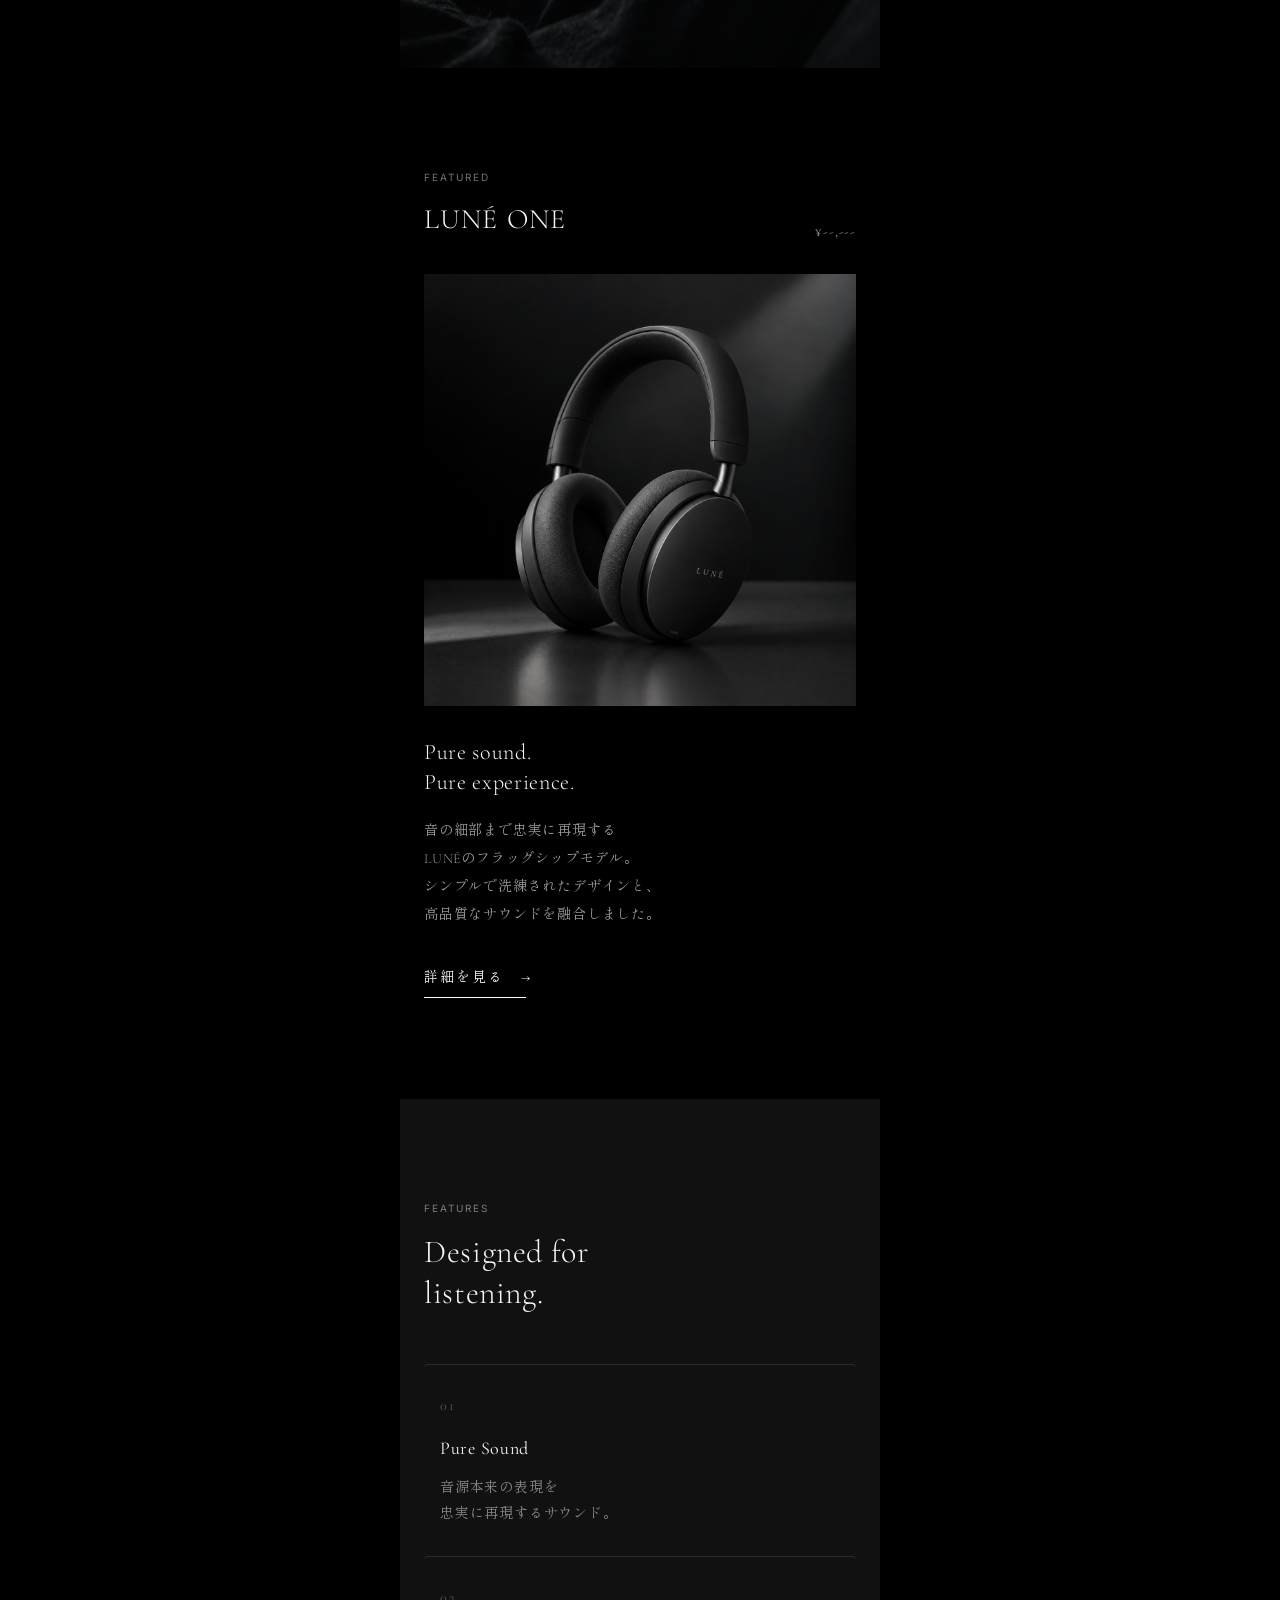
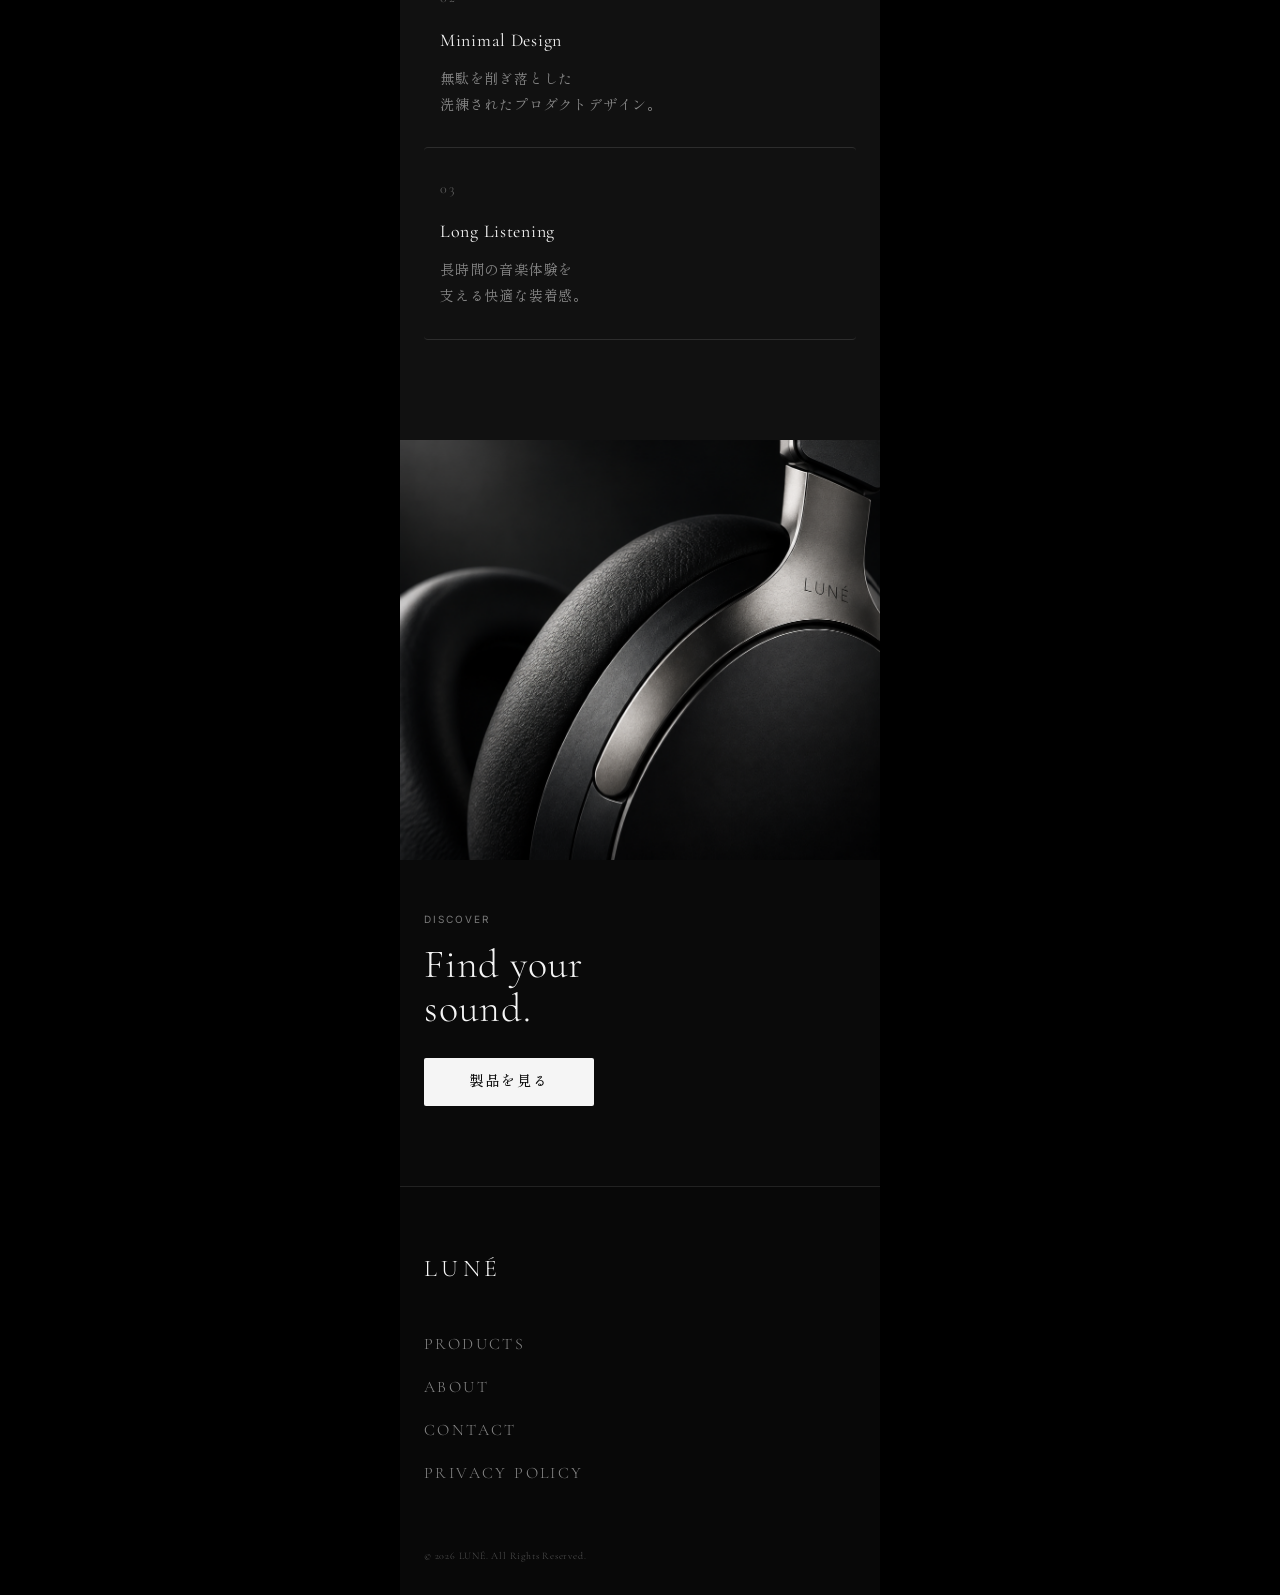
==== commit dfbc52a5: "Add files via upload" ====
--- a/index.html
+++ b/index.html
@@ -10,6 +10,12 @@
   <title>LUNÉ | Premium Headphones</title>
 
   <!-- Google Fonts -->
+  <!-- Google Fonts (Cormorant Garamond & Shippori Mincho) -->
+  <link rel="preconnect" href="https://fonts.googleapis.com">
+  <link rel="preconnect" href="https://fonts.gstatic.com" crossorigin>
+  <link
+    href="https://fonts.googleapis.com/css2?family=Cormorant+Garamond:wght@300;400;500&family=Shippori+Mincho:wght@400;500&display=swap"
+    rel="stylesheet">
   <link rel="preconnect" href="https://fonts.googleapis.com">
   <link rel="preconnect" href="https://fonts.gstatic.com" crossorigin>
   <link
@@ -136,9 +142,6 @@
         <div class="carousel-slide">
           <img src="img/hero-headphone-4.png" alt="LUNÉ Premium Headphone 4">
         </div>
-        <div class="carousel-slide">
-          <img src="img/hero-headphone-5.png" alt="LUNÉ Premium Headphone 5">
-        </div>
 
         <!-- 右下のドットインジケーター（・・・・・） -->
         <div class="carousel-dots">
@@ -146,7 +149,6 @@
           <button class="dot" type="button" aria-label="スライド2を表示"></button>
           <button class="dot" type="button" aria-label="スライド3を表示"></button>
           <button class="dot" type="button" aria-label="スライド4を表示"></button>
-          <button class="dot" type="button" aria-label="スライド5を表示"></button>
         </div>
       </div>
 
@@ -198,9 +200,9 @@
         </h2>
 
         <p class="section-text">
-          LUNÉは、音楽そのものに集中できる
-          オーディオ体験を追求するブランドです。
-          美しさと機能性を両立した、
+          LUNÉは、音楽そのものに集中できる<br>
+          オーディオ体験を追求するブランドです。<br>
+          美しさと機能性を両立した、<br>
           ミニマルなプロダクトを提供します。
         </p>
 
@@ -248,9 +250,9 @@
         </p>
 
         <p class="section-text">
-          音の細部まで忠実に再現する
-          LUNÉのフラッグシップモデル。
-          シンプルで洗練されたデザインと、
+          音の細部まで忠実に再現する<br>
+          LUNÉのフラッグシップモデル。<br>
+          シンプルで洗練されたデザインと、<br>
           高品質なサウンドを融合しました。
         </p>
 
@@ -290,7 +292,7 @@
             Pure Sound
           </h3>
           <p>
-            音源本来の表現を
+            音源本来の表現を<br>
             忠実に再現するサウンド。
           </p>
         </article>
@@ -305,7 +307,7 @@
             Minimal Design
           </h3>
           <p>
-            無駄を削ぎ落とした
+            無駄を削ぎ落とした<br>
             洗練されたプロダクトデザイン。
           </p>
         </article>
@@ -320,7 +322,7 @@
             Long Listening
           </h3>
           <p>
-            長時間の音楽体験を
+            長時間の音楽体験を<br>
             支える快適な装着感。
           </p>
         </article>
@@ -338,30 +340,30 @@
       <div class="product-cta-image fade-in-up">
         <img src="img/headphone-detail.png" alt="LUNÉ headphone">
       </div>
-      
+
       <div class="product-cta-content">
-      
+
         <!-- 1. DISCOVER （最初に浮上） -->
         <p class="section-label fade-in-up">
           DISCOVER
         </p>
-      
+
         <!-- 2. Find your sound. （0.6秒遅れて浮上） -->
         <h2 class="fade-in-up delay-1">
           Find your<br>
           sound.
         </h2>
-      
+
         <!-- 3. VIEW PRODUCTS ボタン （1.2秒遅れて浮上） -->
         <div class="fade-in-up delay-2">
           <a href="products.html" class="primary-button">
             製品を見る
           </a>
         </div>
-      
-      </div>
-      
-      </section>
+
+      </div>
+
+    </section>
 
   </main>
 
@@ -407,4 +409,4 @@
 
 </body>
 
-</html>
+</html>
--- a/style.css
+++ b/style.css
@@ -15,12 +15,27 @@
 body {
   background-color: #0a0a0a;
   color: #f5f5f5;
-  font-family:
-    "Inter",
-    "Noto Sans JP",
-    sans-serif;
+
+  /* 英語・日本語共にラグジュアリーなフォントに指定 */
+  font-family: "Cormorant Garamond", "Shippori Mincho", "Noto Sans JP", serif;
   font-weight: 300;
-  line-height: 1.7;
+  line-height: 1.8;
+  letter-spacing: 0.05em;
+  /* 全体の文字間隔を少し広げて上品に */
+
+  /* 起動時フェードイン用：初期状態は透明 */
+  opacity: 0;
+  transition: opacity 0.7s;
+}
+
+/* ページ読み込み完了時（ふわっと表示） */
+body.is-loaded {
+  opacity: 1;
+}
+
+/* ページ離脱時（ロゴ遷移時などのフェードアウト） */
+body.page-fade-out {
+  opacity: 0 !important;
 }
 
 img {
@@ -36,6 +51,63 @@
 
 button {
   font: inherit;
+}
+
+.hero h1 {
+  font-size: clamp(56px, 16vw, 84px);
+  /* 線の細さを補うため少し大きく */
+  font-weight: 300;
+  line-height: 0.95;
+  letter-spacing: 0.06em;
+}
+
+.products-header h1,
+.cart-header h1 {
+  font-size: 40px;
+  /* 38px〜42pxの絶妙なバランス */
+  font-weight: 300;
+  letter-spacing: 0.1em;
+}
+
+/* 3. 各セクションの小見出し（H2） */
+h2,
+.section-heading h2,
+.product-hero-info h1 {
+  font-size: 32px;
+  font-weight: 300;
+  letter-spacing: 0.08em;
+}
+
+/* 4. ラベル（COLLECTION / PRODUCTS / FEATURES など） */
+.hero-label,
+.section-label {
+  font-size: 11px;
+  /* 10px -> 11px */
+  letter-spacing: 0.3em;
+  /* 文字間を広くすることで上品に */
+  text-transform: uppercase;
+}
+
+/* 5. ボタンテキスト */
+.primary-button,
+.add-cart-button,
+.checkout-button {
+  font-size: 14px;
+  /* そのままでOK */
+  font-weight: 500;
+  letter-spacing: 0.2em;
+  /* ボタン内の字間を少し広く */
+}
+
+/* 6. 本文・説明文 */
+.hero-description,
+.section-text,
+.product-hero-description {
+  font-size: 14px;
+  /* そのままでOK */
+  line-height: 2.0;
+  /* 行間をゆったり開けると美しい */
+  color: rgba(255, 255, 255, 0.7);
 }
 
 
@@ -61,12 +133,12 @@
 
 /* Logo */
 .logo {
-  font-size: 20px;
+  font-family: "Cormorant Garamond", serif;
+  font-size: 24px;
+  /* 20px -> 24px に微増 */
   font-weight: 400;
-  letter-spacing: 0.18em;
-  color: #fff;
-  text-decoration: none;
-  flex-shrink: 0;
+  letter-spacing: 0.3em;
+  /* ゆったりした高級感 */
 }
 
 /* Right-side icons */
@@ -118,6 +190,46 @@
 }
 
 /* ========================================
+   カートアイコンのぷるんとした横揺れアニメーション
+======================================== */
+
+@keyframes cartBounce {
+  0% {
+    transform: scale(1) rotate(0deg);
+  }
+
+  20% {
+    transform: scale(1.25) rotate(-12deg);
+    /* 大きくなりつつ左へ傾く */
+  }
+
+  40% {
+    transform: scale(1.2) rotate(10deg);
+    /* 右へ傾く */
+  }
+
+  60% {
+    transform: scale(1.15) rotate(-6deg);
+    /* 揺れが小さくなりつつ左へ */
+  }
+
+  80% {
+    transform: scale(1.05) rotate(3deg);
+    /* 右へ微揺れ */
+  }
+
+  100% {
+    transform: scale(1) rotate(0deg);
+    /* 元の大きさと角度に戻る */
+  }
+}
+
+/* アニメーション適用用クラス */
+.cart-icon-bounce {
+  animation: cartBounce 0.6s cubic-bezier(0.175, 0.885, 0.32, 1.275);
+}
+
+/* ========================================
    Nav Overlay (Hamburger Menu)
 ======================================== */
 
@@ -386,70 +498,43 @@
 /* ========================================
    Buttons
 ======================================== */
+/* ========================================
+   Primary Button (ホバー＆押し込みボタン)
+======================================== */
 .primary-button {
   position: relative;
   min-width: 170px;
   height: 48px;
   padding: 0 24px;
-
   display: inline-flex;
   align-items: center;
   justify-content: center;
-
-  background-color: #f5f5f5;
-  color: #0a0a0a;
-
   font-size: 14px;
   font-weight: 500;
   letter-spacing: 0.15em;
   text-decoration: none;
-
-  overflow: hidden;
-  z-index: 1;
   border: none;
+  border-radius: 2px;
   -webkit-tap-highlight-color: transparent;
-  /* スマホタップ時の青/灰色枠を防止 */
-
-  /* 文字色・スケール（沈み込み）の変化を滑らかに設定 */
-  transition: color 1.1s cubic-bezier(0.05, 0.85, 0.1, 1),
-    transform 0.15s cubic-bezier(0.2, 0.8, 0.2, 1);
-}
-
-/* 青色の背景層（スライド塗りつぶし） */
-.primary-button::before {
-  content: "";
-  position: absolute;
-  top: 0;
-  left: 0;
-  width: 100%;
-  height: 100%;
-  background-color: #0066ff;
-  z-index: -1;
-  transform: scaleX(0);
-  transform-origin: left center;
-  transition: transform 1.1s cubic-bezier(0.05, 0.85, 0.1, 1);
-}
-
-/* ホバー時・タップ時の青色スライド */
-.primary-button:hover::before,
-.primary-button:active::before {
-  transform: scaleX(1);
-}
-
-.primary-button:hover,
+  border: none;
+  background-color: #f5f5f5;
+  color: #0a0a0a;
+  cursor: pointer;
+  -webkit-tap-highlight-color: transparent;
+  transition: background-color 0.15s ease, transform 0.12s cubic-bezier(0.2, 0.8, 0.2, 1);
+}
+
 .primary-button:active {
-  color: #ffffff;
-}
-
-/* ----------------------------------------
-   タップ（押し込み）瞬間の沈み込みアニメーション
----------------------------------------- */
-
-.primary-button:active {
-  transform: scale(0.95);
-  /* 指で押した瞬間に全体がキュッと凹む */
-}
-
+  background-color: #e0e0e0 !important;
+  /* ほんのり暗いグレーへ変更 */
+  color: #0a0a0a !important;
+  transform: scale(0.96) !important;
+  /* 全体が96%に縮小して沈む */
+}
+
+.primary-button:focus {
+  outline: none;
+}
 
 /* ========================================
    Brand Section
@@ -843,9 +928,9 @@
 
 .product-cta-image {
   width: 100%;
-    height: 420px;
-    overflow: hidden;
-    background-color: #0a0a0a;
+  height: 420px;
+  overflow: hidden;
+  background-color: #0a0a0a;
 }
 
 
@@ -1101,65 +1186,56 @@
   transition: transform 0.9s cubic-bezier(0.08, 0.85, 0.1, 1);
 }
 
-/* ----------------------------------------
-   ADD TO CART ボタンアニメーション
----------------------------------------- */
-
+/* ========================================
+   Add to Cart Button (ホバー＆押し込みボタン)
+======================================== */
 .add-cart-button {
   position: relative;
   width: 100%;
   height: 54px;
   margin-top: 32px;
-
   display: flex;
   align-items: center;
   justify-content: center;
 
-  background-color: #1a1a1a;
-  color: #ffffff;
+  /* 初期状態 */
+  background-color: #f5f5f5;
+  color: #0a0a0a;
+
   border: none;
   font-size: 14px;
   letter-spacing: 0.18em;
   font-weight: 500;
-
-  overflow: hidden;
   cursor: pointer;
-  z-index: 1;
+  border-radius: 2px;
   -webkit-tap-highlight-color: transparent;
-  /* スマホタップ時のグレー枠を消去 */
-
-  /* 背景色・文字色と、タップ時の沈み込み（transform）の移行設定 */
-  transition: color 1.1s cubic-bezier(0.05, 0.85, 0.1, 1),
-    transform 0.15s cubic-bezier(0.2, 0.8, 0.2, 1);
-}
-
-/* 青背景スライド（ hover / active 共通 ） */
-.add-cart-button::before {
-  content: "";
-  position: absolute;
-  top: 0;
-  left: 0;
-  width: 100%;
-  height: 100%;
-  background-color: #0066ff;
-  z-index: -1;
-  transform: scaleX(0);
-  transform-origin: left center;
-  transition: transform 1.1s cubic-bezier(0.05, 0.85, 0.1, 1);
-}
-
-.add-cart-button:hover::before,
-.add-cart-button:active::before {
-  transform: scaleX(1);
-}
-
-/* ----------------------------------------
-   タップ（押し込み）瞬間の沈み込みアニメーション
----------------------------------------- */
-
+
+  /* 色と凹みの変化の設定 */
+  transition: background-color 0.15s ease, color 0.15s ease, transform 0.12s cubic-bezier(0.2, 0.8, 0.2, 1);
+}
+
+/* PC等でマウスを乗せた時（ホバー）は色を変えず、タップ後の色残りを防止 */
+@media (hover: hover) {
+  .add-cart-button:hover {
+    background-color: #f5f5f5;
+    color: #0a0a0a;
+    transform: none;
+  }
+}
+
+/* 押し込んだ（クリック・タップした瞬間）：購入ボタンの色（イエロー）へ変化＋凹み */
 .add-cart-button:active {
+  background-color: #ffd700 !important;
+  /* 購入ボタンと同じゴールドイエロー */
+  color: #0a0a0a !important;
   transform: scale(0.96) !important;
-  /* 押し込んだ瞬間にキュッと沈み込む */
+  /* キュッと沈む */
+}
+
+/* タップ後のフォーカスによる色定着を無効化 */
+.add-cart-button:focus,
+.add-cart-button:focus-visible {
+  outline: none;
 }
 
 /* ----------------------------------------
@@ -1281,29 +1357,6 @@
 
 
 /* ========================================
-   Add Cart Button
-======================================== */
-
-.add-cart-button {
-  width: 100%;
-  height: 54px;
-
-  border: none;
-
-  background-color: #f5f5f5;
-
-  color: #0a0a0a;
-
-  font-size: 14px;
-  font-weight: 500;
-
-  letter-spacing: 0.18em;
-
-  cursor: pointer;
-}
-
-
-/* ========================================
    Purchase Information
 ======================================== */
 
@@ -1881,6 +1934,59 @@
   line-height: 1.8;
 }
 
+/* ========================================
+   Empty Cart State
+======================================== */
+
+.empty-cart {
+  padding: 60px 20px 80px;
+  text-align: center;
+  display: flex;
+  flex-direction: column;
+  align-items: center;
+  justify-content: center;
+  background: rgba(255, 255, 255, 0.02);
+  border: 1px dashed rgba(255, 255, 255, 0.1);
+  border-radius: 8px;
+  margin: 20px 0 40px;
+}
+
+.empty-cart-icon {
+  width: 80px;
+  height: 80px;
+  margin-bottom: 20px;
+  border-radius: 50%;
+  background: rgba(255, 255, 255, 0.05);
+  display: flex;
+  align-items: center;
+  justify-content: center;
+  color: rgba(255, 255, 255, 0.4);
+}
+
+.empty-cart h2 {
+  font-family: "Inter", "Noto Sans JP", sans-serif;
+  font-size: 18px;
+  font-weight: 400;
+  letter-spacing: 0.05em;
+  color: #ffffff;
+  margin-bottom: 10px;
+}
+
+.empty-cart-text {
+  font-size: 13px;
+  line-height: 1.8;
+  color: rgba(255, 255, 255, 0.5);
+  margin-bottom: 32px;
+}
+
+.empty-cart-btn {
+  min-width: 200px;
+  height: 48px;
+  font-size: 13px;
+  letter-spacing: 0.15em;
+  text-decoration: none;
+}
+
 /* ==================================================
    PRODUCTS PAGE
 ================================================== */
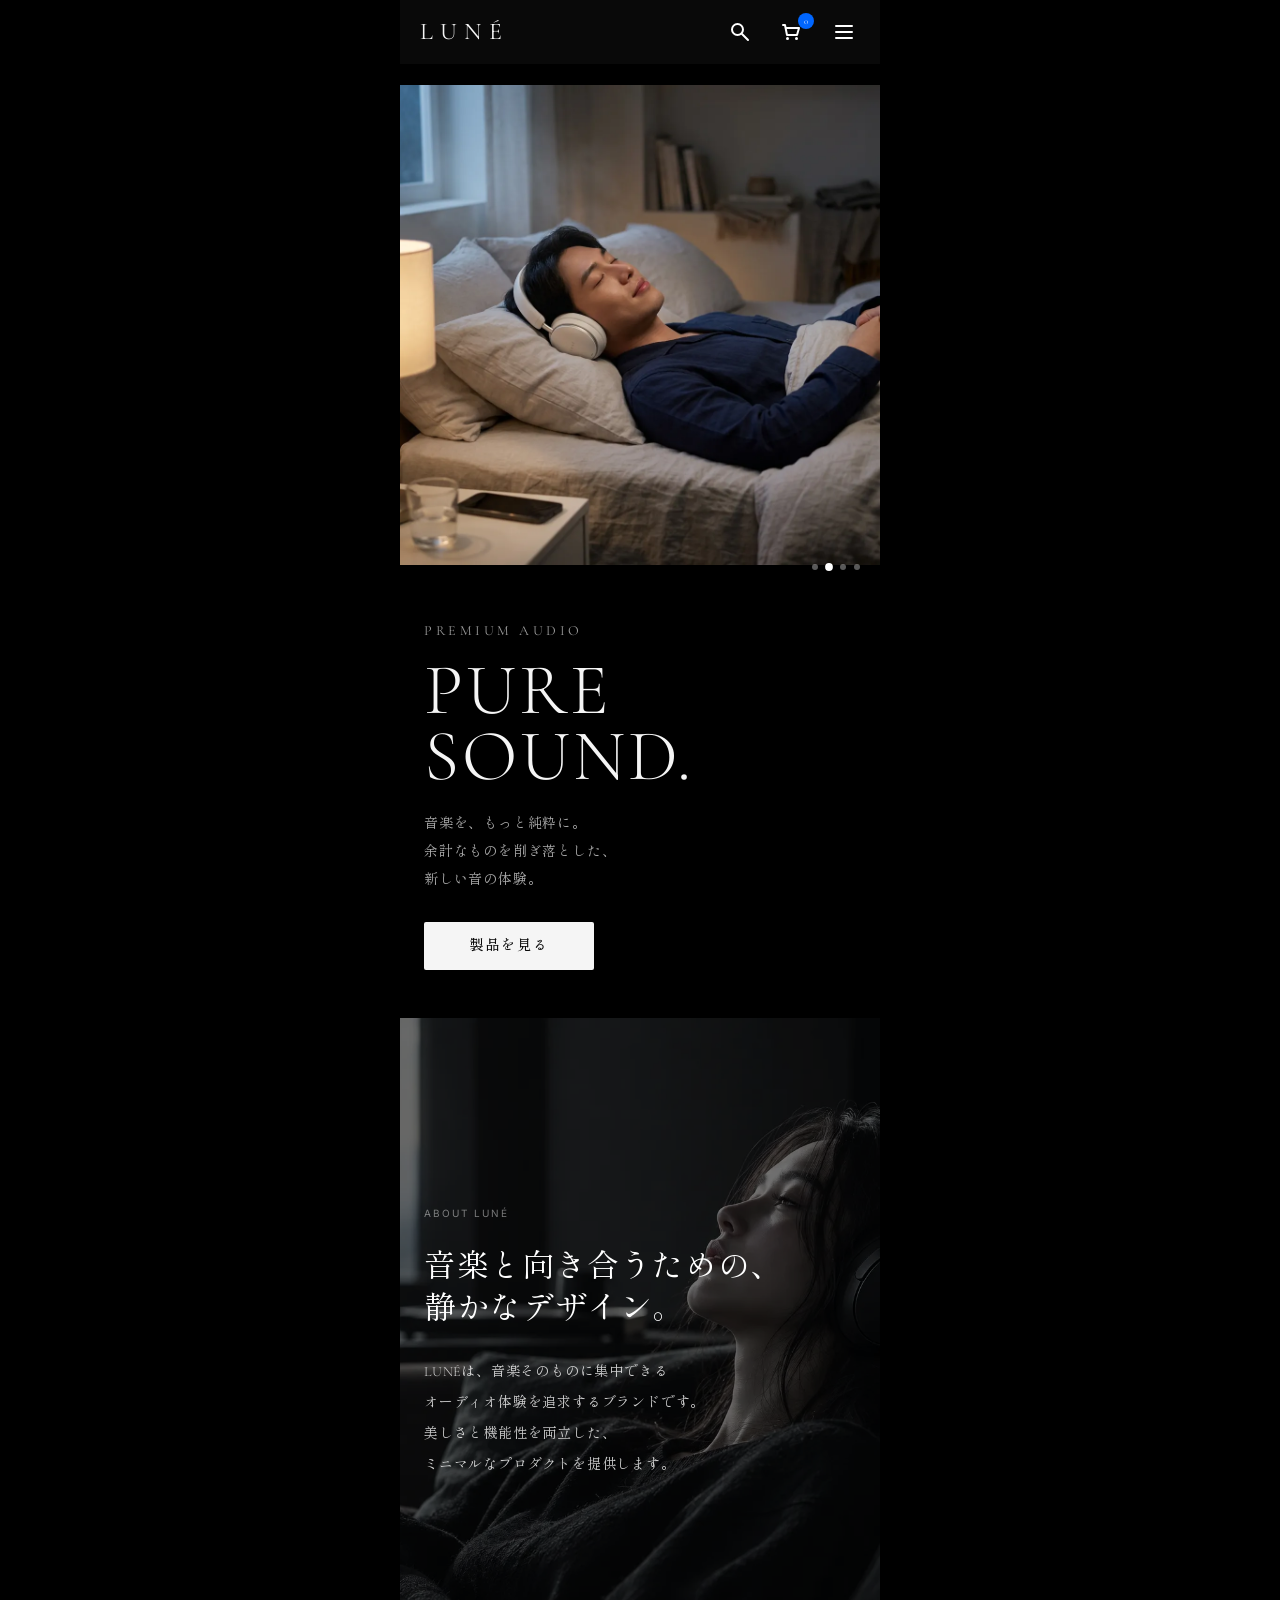
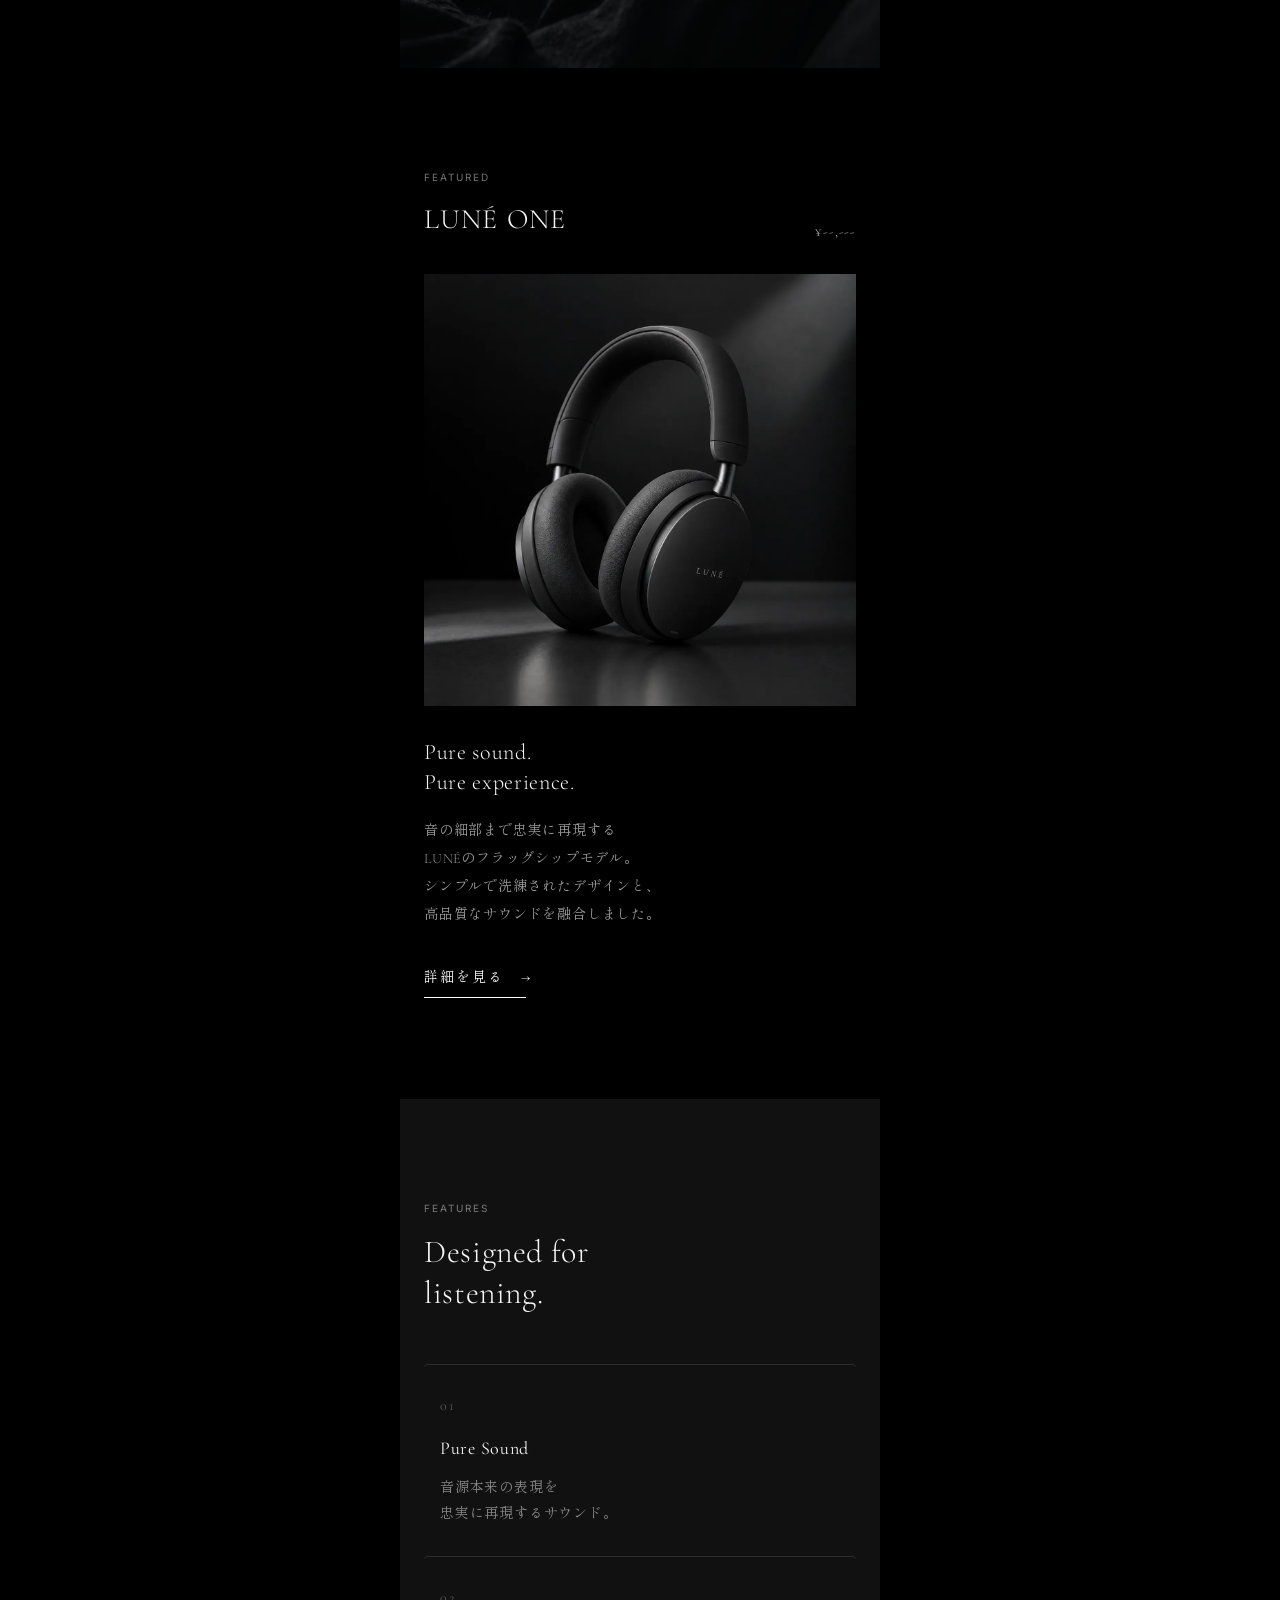
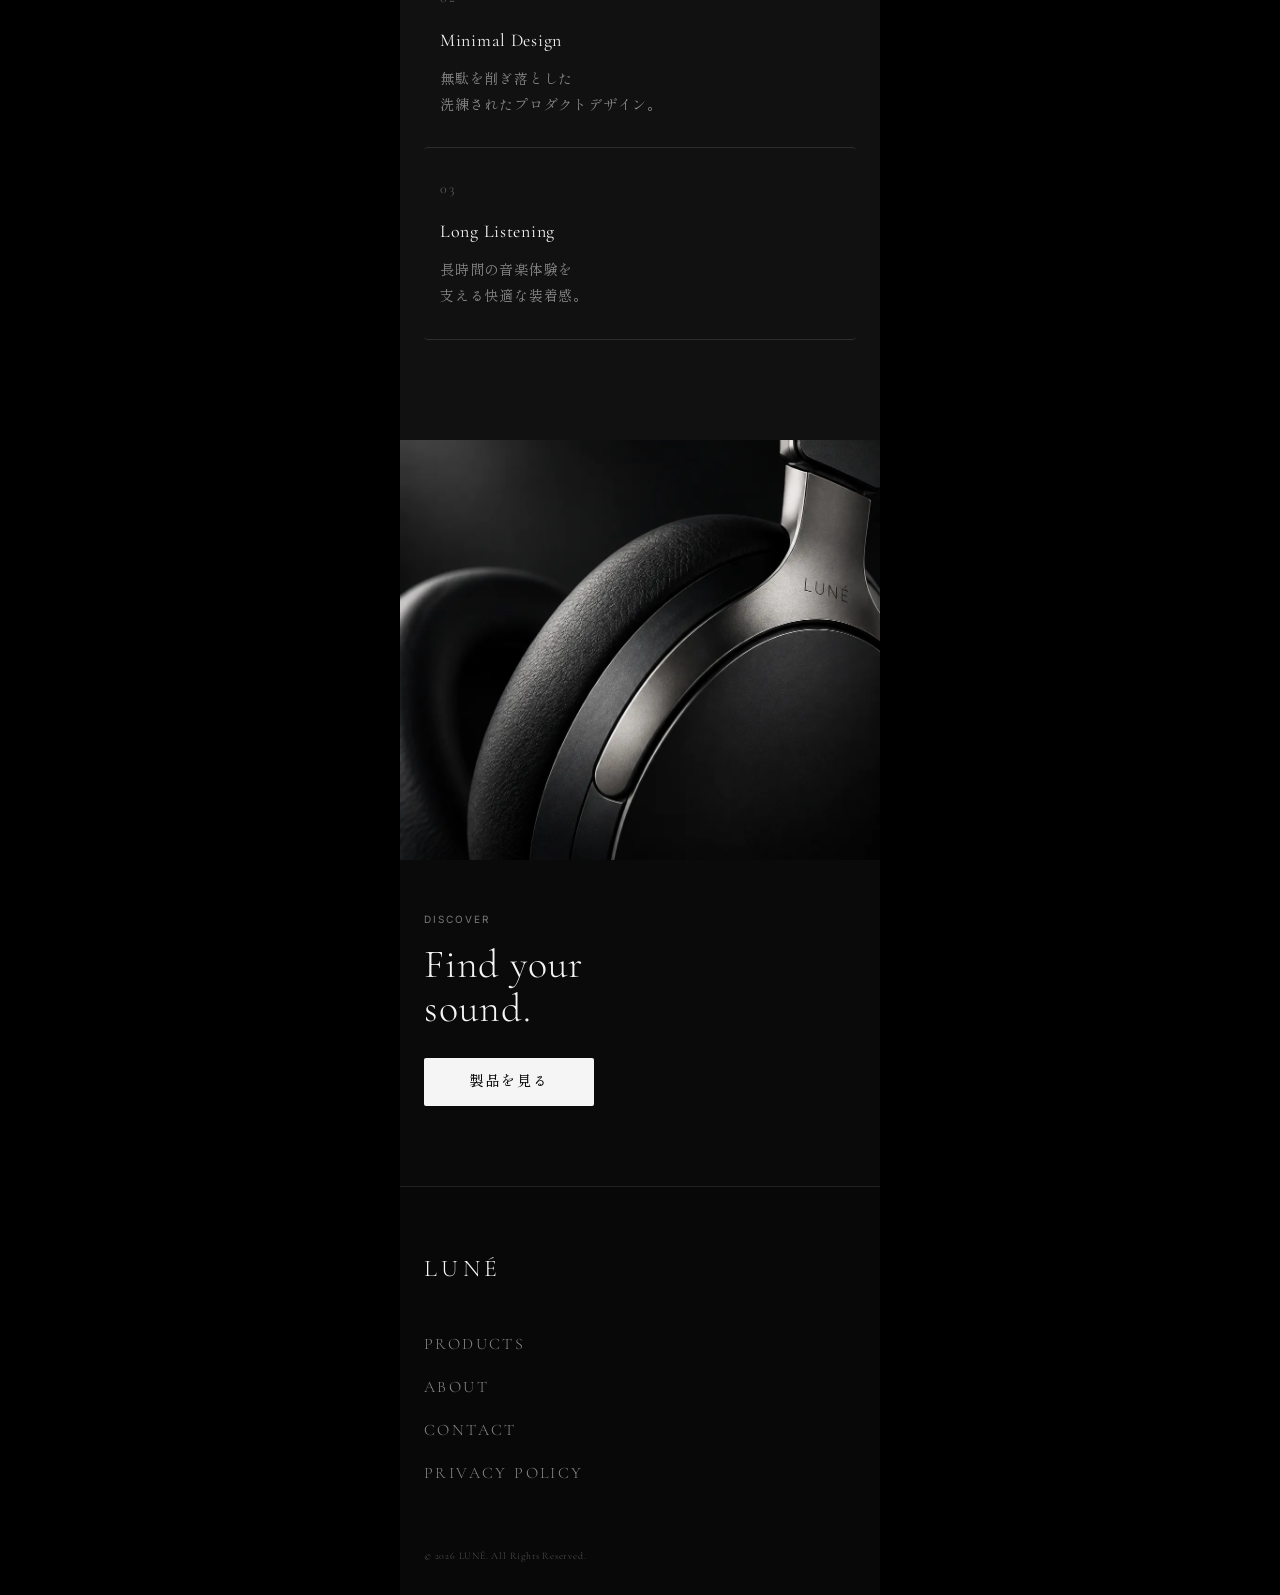
==== commit 29780b87: "Add files via upload" ====
--- a/index.html
+++ b/index.html
@@ -131,16 +131,16 @@
       <div class="hero-image">
         <!-- カルーセル画像 5枚 -->
         <div class="carousel-slide active">
-          <img src="img/hero-headphone-1.png" alt="LUNÉ Premium Headphone 1">
+          <img src="img/hero-headphone-1.webp" alt="LUNÉ Premium Headphone 1">
         </div>
         <div class="carousel-slide">
-          <img src="img/hero-headphone-2.png" alt="LUNÉ Premium Headphone 2">
+          <img src="img/hero-headphone-2.webp" alt="LUNÉ Premium Headphone 2">
         </div>
         <div class="carousel-slide">
-          <img src="img/hero-headphone-3.png" alt="LUNÉ Premium Headphone 3">
+          <img src="img/hero-headphone-3.webp" alt="LUNÉ Premium Headphone 3">
         </div>
         <div class="carousel-slide">
-          <img src="img/hero-headphone-4.png" alt="LUNÉ Premium Headphone 4">
+          <img src="img/hero-headphone-4.webp" alt="LUNÉ Premium Headphone 4">
         </div>
 
         <!-- 右下のドットインジケーター（・・・・・） -->
@@ -169,7 +169,7 @@
           新しい音の体験。
         </p>
 
-        <a href="product.html" class="primary-button">
+        <a href="products.html" class="primary-button">
           製品を見る
         </a>
 
@@ -184,7 +184,7 @@
     <section class="brand-section">
 
       <div class="brand-image">
-        <img src="img/brand-lifestyle.png" alt="LUNÉのヘッドホンで音楽を楽しむ女性">
+        <img src="img/brand-lifestyle.webp" alt="LUNÉのヘッドホンで音楽を楽しむ女性">
       </div>
 
       <!-- fade-in-up クラスを追加 -->
@@ -237,7 +237,7 @@
 
       <div class="featured-image">
 
-        <img src="img/headphone-black.png" alt="LUNÉ ONE">
+        <img src="img/headphone-black.webp" alt="LUNÉ ONE">
 
       </div>
 
@@ -338,7 +338,7 @@
     <section class="product-cta">
 
       <div class="product-cta-image fade-in-up">
-        <img src="img/headphone-detail.png" alt="LUNÉ headphone">
+        <img src="img/headphone-detail.webp" alt="LUNÉ headphone">
       </div>
 
       <div class="product-cta-content">
--- a/style.css
+++ b/style.css
@@ -1632,10 +1632,26 @@
   border-top: 1px solid #292929;
   width: 100%;
   box-sizing: border-box;
+  transition: opacity 0.4s ease, transform 0.4s ease, max-height 0.4s ease, padding 0.4s ease, margin 0.4s ease;
+  max-height: 200px;
+  /* アニメーション用の高さ上限目安 */
+  opacity: 1;
+  overflow: hidden;
 }
 
 .cart-item:last-child {
   border-bottom: 1px solid #292929;
+}
+
+.cart-item.fade-out {
+  opacity: 0;
+  transform: translateY(-10px) scale(0.95);
+  max-height: 0;
+  padding-top: 0;
+  padding-bottom: 0;
+  margin-top: 0;
+  margin-bottom: 0;
+  border: none;
 }
 
 /* 画像エリア（横幅をしっかり固定して潰れないように） */
@@ -1938,6 +1954,22 @@
    Empty Cart State
 ======================================== */
 
+/* 空カートが表示される時のキーフレーム定義 */
+@keyframes emptyCartFadeIn {
+  0% {
+    opacity: 0;
+    transform: translateY(16px) scale(0.95);
+    filter: blur(4px);
+    /* ほのかなぼかしから立ち上がる */
+  }
+
+  100% {
+    opacity: 1;
+    transform: translateY(0) scale(1);
+    filter: blur(0);
+  }
+}
+
 .empty-cart {
   padding: 60px 20px 80px;
   text-align: center;
@@ -1949,6 +1981,9 @@
   border: 1px dashed rgba(255, 255, 255, 0.1);
   border-radius: 8px;
   margin: 20px 0 40px;
+
+  /* ふわっと浮き上がりながらフェードイン（0.6秒） */
+  animation: emptyCartFadeIn 0.6s cubic-bezier(0.08, 0.85, 0.1, 1) forwards;
 }
 
 .empty-cart-icon {
